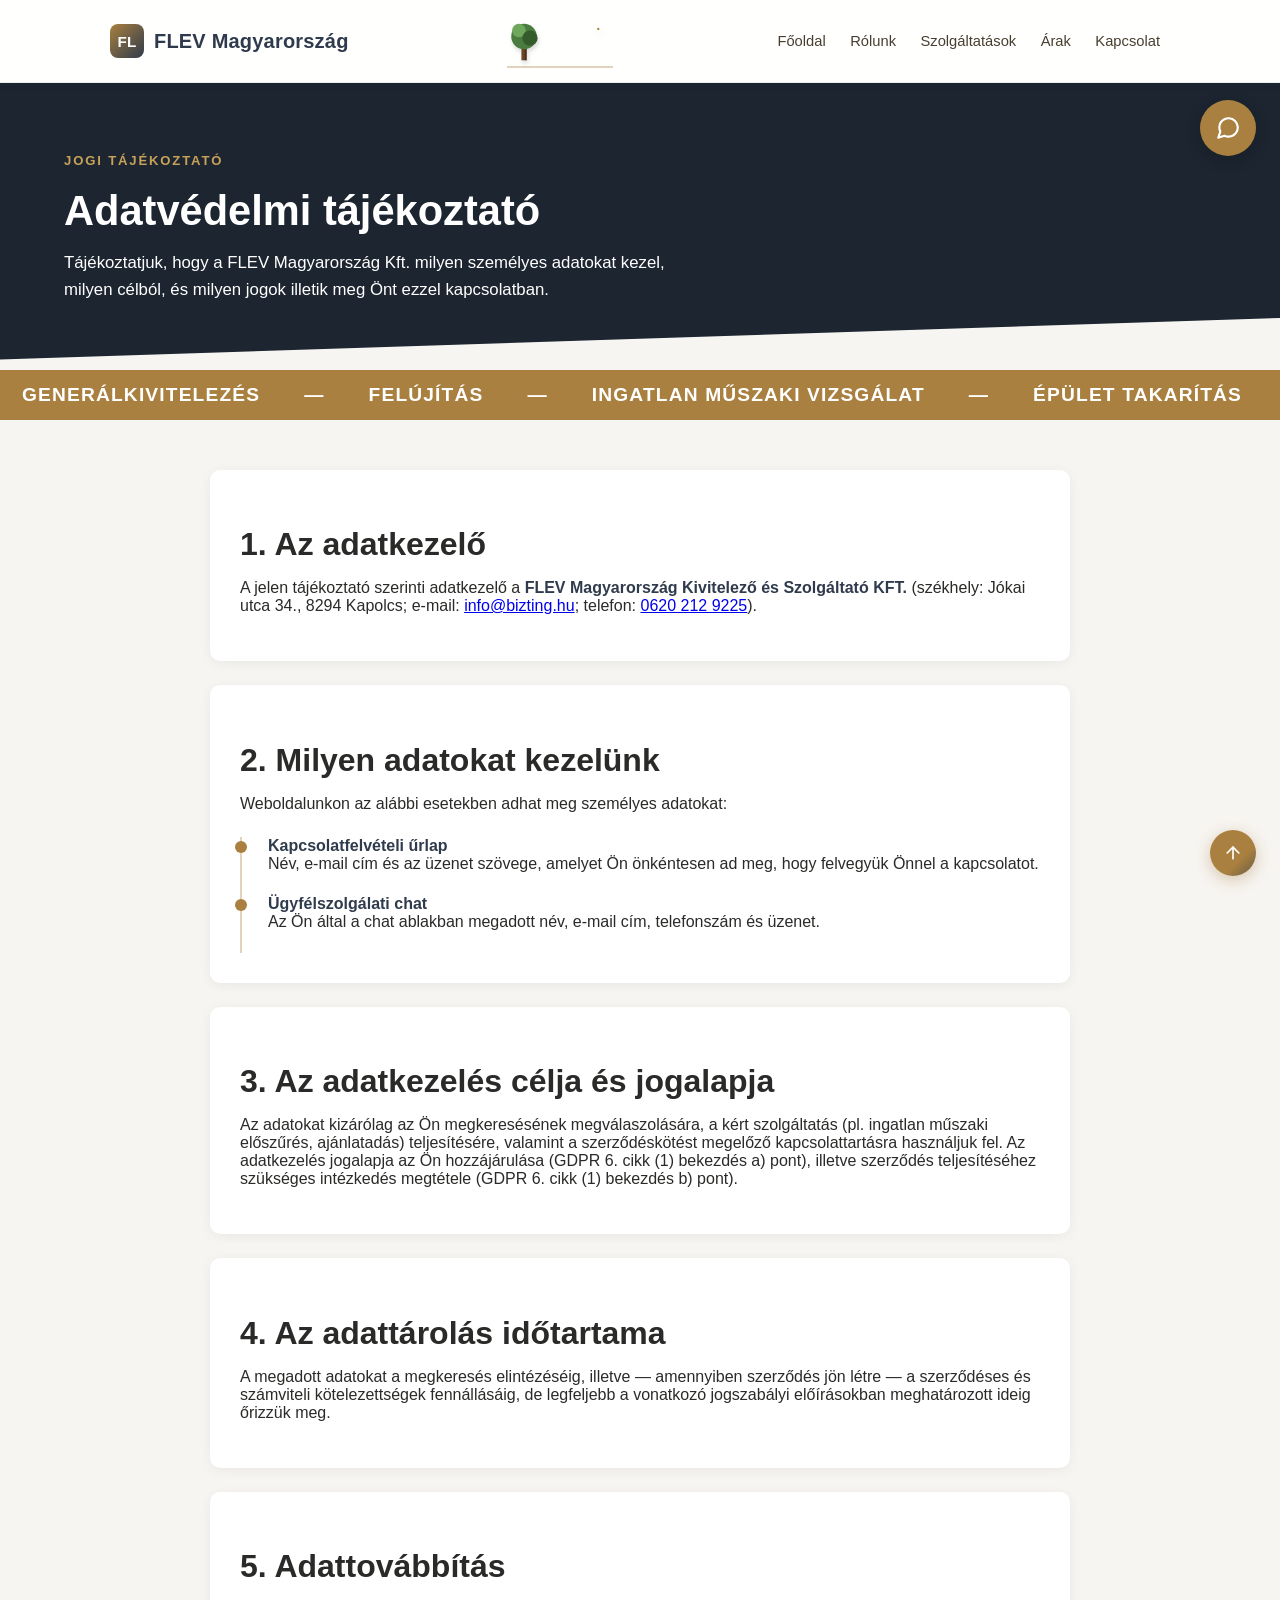
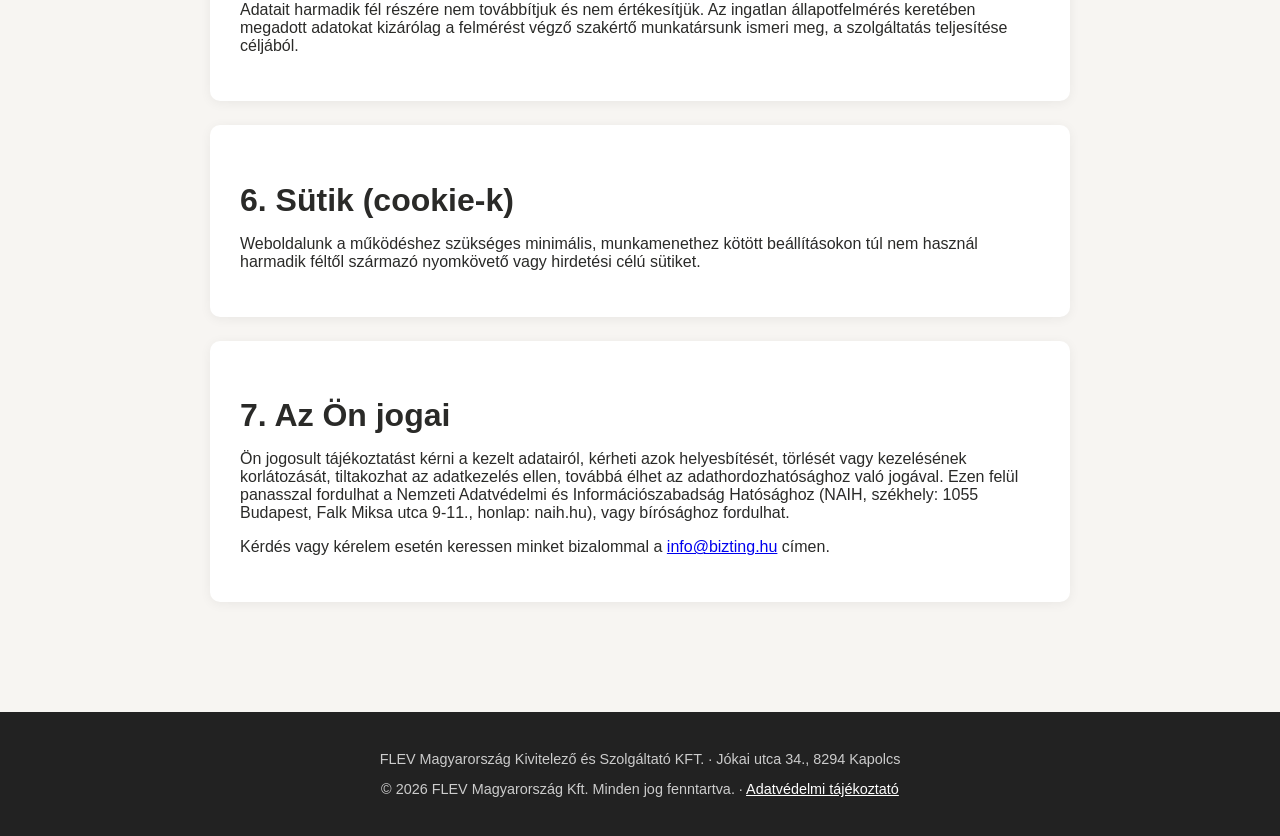
==== adatvedelem.html @ ca2f02d4 "Refactor code structure for improved readability and maintainability" ====
<!DOCTYPE html>
<html lang="hu">
<head>
    <meta charset="UTF-8">
    <meta name="viewport" content="width=device-width, initial-scale=1.0">
    <meta name="description" content="A FLEV Magyarország Kft. adatvédelmi tájékoztatója: milyen adatokat kezelünk, milyen célból, és milyen jogok illetik meg Önt az adatkezeléssel kapcsolatban.">
    <meta property="og:type" content="website">
    <meta property="og:title" content="Flev Magyarország - Adatvédelmi tájékoztató">
    <meta property="og:description" content="A FLEV Magyarország Kft. adatvédelmi tájékoztatója: milyen adatokat kezelünk, milyen célból, és milyen jogok illetik meg Önt az adatkezeléssel kapcsolatban.">
    <meta property="og:image" content="assets/images/haz1.png">
    <meta property="og:locale" content="hu_HU">
    <meta name="twitter:card" content="summary_large_image">
    <meta name="twitter:title" content="Flev Magyarország - Adatvédelmi tájékoztató">
    <meta name="twitter:description" content="A FLEV Magyarország Kft. adatvédelmi tájékoztatója: milyen adatokat kezelünk, milyen célból, és milyen jogok illetik meg Önt az adatkezeléssel kapcsolatban.">
    <meta name="twitter:image" content="assets/images/haz1.png">
    <title>Flev Magyarország - Adatvédelmi tájékoztató</title>
    <link rel="stylesheet" href="assets/css/style.css">
</head>
<body>
    <a class="skip-link" href="#main">Ugrás a tartalomra</a>
    <header class="site-header">
        <div class="site-header-inner">
            <a class="logo" href="index.html">
                <span class="logo-mark">FL</span>
                FLEV Magyarország
            </a>

            <div class="header-scene">
                <svg class="tree-static" viewBox="0 0 40 54" aria-hidden="true" focusable="false">
                    <rect x="17" y="34" width="6" height="18" fill="#6b4226"/>
                    <rect x="21" y="34" width="2" height="18" fill="#4a2c17"/>
                    <ellipse cx="20" cy="24" rx="15" ry="15" fill="#4a7c3f"/>
                    <ellipse cx="14" cy="17" rx="8" ry="8" fill="#6fa85c"/>
                    <ellipse cx="27" cy="26" rx="9" ry="9" fill="#345c2b"/>
                </svg>
                <svg class="house-multi" viewBox="0 0 74 50" aria-hidden="true" focusable="false">
                    <g class="v1">
                        <path class="h-side hs-v1" d="M44 26 L58 18 L58 40 L44 48 Z"/>
                        <path class="h-side hs-v1" d="M27 10 L41 2 L58 18 L44 26 Z"/>
                        <path class="h-line hl-v1-floor" d="M8 48 H48"/>
                        <path class="h-line hl-v1-wall-l" d="M12 48 V26"/>
                        <path class="h-line hl-v1-wall-r" d="M44 48 V26"/>
                        <path class="h-line hl-v1-door" d="M24 48 v-12 h8 v12 Z"/>
                        <path class="h-line hl-v1-window" d="M18 31 h8 v8 h-8 Z"/>
                        <path class="h-line hl-v1-roof" d="M10 26 L27 10 L44 26"/>
                        <path class="h-fill hf-v1-roof-fill" d="M10 26 L27 10 L44 26 Z"/>
                        <path class="h-fill hf-v1-window-fill" d="M18 31 h8 v8 h-8 Z"/>
                        <path class="h-fill hf-v1-door-fill" d="M24 48 v-12 h8 v12 Z"/>
                    </g>
                    <g class="v2">
                        <path class="h-side hs-v2" d="M58 14 L72 6 L72 40 L58 48 Z"/>
                        <path class="h-side hs-v2" d="M35 9 L49 1 L72 6 L58 14 Z"/>
                        <path class="h-line hl-v2-floor" d="M8 48 H62"/>
                        <path class="h-line hl-v2-wall-l" d="M12 48 V14"/>
                        <path class="h-line hl-v2-wall-r" d="M58 48 V14"/>
                        <path class="h-line hl-v2-door" d="M31 48 v-12 h8 v12 Z"/>
                        <path class="h-line hl-v2-window-ul" d="M18 19 h7 v7 h-7 Z"/>
                        <path class="h-line hl-v2-window-ur" d="M49 19 h7 v7 h-7 Z"/>
                        <path class="h-line hl-v2-window-ll" d="M18 32 h7 v7 h-7 Z"/>
                        <path class="h-line hl-v2-window-lr" d="M49 32 h7 v7 h-7 Z"/>
                        <path class="h-line hl-v2-roof" d="M10 14 L35 9 L58 14"/>
                        <path class="h-fill hf-v2-roof-fill-left" d="M10 14 L35 9 L35 14 Z"/>
                        <path class="h-fill hf-v2-roof-fill-right" d="M35 9 L58 14 L35 14 Z"/>
                        <path class="h-fill hf-v2-window-fill" d="M18 19 h7 v7 h-7 Z M49 19 h7 v7 h-7 Z M18 32 h7 v7 h-7 Z M49 32 h7 v7 h-7 Z"/>
                        <path class="h-fill hf-v2-door-fill" d="M31 48 v-12 h8 v12 Z"/>
                    </g>
                    <g class="v3">
                        <path class="h-side hs-v3" d="M46 14 L58 6 L58 38 L46 48 Z"/>
                        <path class="h-side hs-v3" d="M52 10 L64 2 L64 6 L52 14 Z"/>
                        <path class="h-line hl-v3-floor" d="M8 48 H50"/>
                        <path class="h-line hl-v3-wall-l" d="M12 48 V14"/>
                        <path class="h-line hl-v3-wall-r" d="M46 48 V14"/>
                        <path class="h-line hl-v3-door" d="M25 48 v-10 h8 v10 Z"/>
                        <path class="h-line hl-v3-window1" d="M16 18 h8 v6 h-8 Z"/>
                        <path class="h-line hl-v3-window2" d="M32 18 h8 v6 h-8 Z"/>
                        <path class="h-line hl-v3-window3" d="M16 28 h8 v6 h-8 Z"/>
                        <path class="h-line hl-v3-window4" d="M32 28 h8 v6 h-8 Z"/>
                        <path class="h-line hl-v3-roof" d="M6 14 H52"/>
                        <path class="h-fill hf-v3-roof-fill-top" d="M6 7 H52 V9 H6 Z"/>
                        <path class="h-fill hf-v3-roof-fill-front" d="M6 9 H52 V14 H6 Z"/>
                        <path class="h-fill hf-v3-window-fill" d="M16 18 h8 v6 h-8 Z M32 18 h8 v6 h-8 Z M16 28 h8 v6 h-8 Z M32 28 h8 v6 h-8 Z"/>
                        <path class="h-fill hf-v3-door-fill" d="M25 48 v-10 h8 v10 Z"/>
                    </g>
                </svg>
            </div>

            <div class="button-container">
                <nav>
                    <a class="nav-btn" href="index.html#top">Főoldal</a>
                    <a class="nav-btn" href="index.html#rolunk">Rólunk</a>
                    <a class="nav-btn" href="index.html#szolgaltatasok">Szolgáltatások</a>
                    <a class="nav-btn" href="index.html#arak">Árak</a>
                    <a class="nav-btn" href="index.html#kapcsolat">Kapcsolat</a>
                </nav>
            </div>

            <nav class="hamburger-menu">
                <button type="button" class="hamburger-icon" onclick="toggleMenu()" aria-label="Menü megnyitása" aria-expanded="false" aria-controls="menuItems">
                    <div aria-hidden="true"></div>
                    <div aria-hidden="true"></div>
                    <div aria-hidden="true"></div>
                </button>
                <div class="menu-items" id="menuItems">
                    <a href="index.html#top">Főoldal</a>
                    <a href="index.html#rolunk">Rólunk</a>
                    <a href="index.html#szolgaltatasok">Szolgáltatások</a>
                    <a href="index.html#arak">Árak</a>
                    <a href="index.html#kapcsolat">Kapcsolat</a>
                </div>
            </nav>
        </div>
    </header>

    <section class="page-hero">
        <span class="hero-kicker">Jogi tájékoztató</span>
        <h1>Adatvédelmi tájékoztató</h1>
        <p>Tájékoztatjuk, hogy a FLEV Magyarország Kft. milyen személyes adatokat kezel, milyen célból, és
            milyen jogok illetik meg Önt ezzel kapcsolatban.</p>
    </section>
    <div class="marquee" aria-hidden="true">
        <div class="marquee-track">
           <span>Generálkivitelezés</span><span>—</span><span>Felújítás</span><span>—</span><span>Ingatlan műszaki vizsgálat</span><span>—</span><span>Épület takarítás</span><span>—</span>
            <span>Generálkivitelezés</span><span>—</span><span>Felújítás</span><span>—</span><span>Ingatlan műszaki vizsgálat</span><span>—</span><span>Épület takarítás</span><span>—</span>
        </div>
    </div>

    <main class="container" id="main">
        <div class="card reveal">
            <h2 class="page-title">1. Az adatkezelő</h2>
            <p>A jelen tájékoztató szerinti adatkezelő a <strong>FLEV Magyarország Kivitelező és Szolgáltató
                KFT.</strong> (székhely: Jókai utca 34., 8294 Kapolcs; e-mail:
                <a href="mailto:info@bizting.hu">info@bizting.hu</a>; telefon:
                <a href="tel:06202129225">0620 212 9225</a>).</p>
        </div>

        <div class="card reveal" style="margin-top: 24px;">
            <h2 class="page-title">2. Milyen adatokat kezelünk</h2>
            <p>Weboldalunkon az alábbi esetekben adhat meg személyes adatokat:</p>
            <ul class="timeline">
                <li>
                    <strong>Kapcsolatfelvételi űrlap</strong>
                    Név, e-mail cím és az üzenet szövege, amelyet Ön önkéntesen ad meg, hogy felvegyük
                    Önnel a kapcsolatot.
                </li>
                <li>
                    <strong>Ügyfélszolgálati chat</strong>
                    Az Ön által a chat ablakban megadott név, e-mail cím, telefonszám és üzenet.
                </li>
            </ul>
        </div>

        <div class="card reveal" style="margin-top: 24px;">
            <h2 class="page-title">3. Az adatkezelés célja és jogalapja</h2>
            <p>Az adatokat kizárólag az Ön megkeresésének megválaszolására, a kért szolgáltatás (pl.
                ingatlan műszaki előszűrés, ajánlatadás) teljesítésére, valamint a szerződéskötést megelőző
                kapcsolattartásra használjuk fel. Az adatkezelés jogalapja az Ön hozzájárulása
                (GDPR 6. cikk (1) bekezdés a) pont), illetve szerződés teljesítéséhez szükséges intézkedés
                megtétele (GDPR 6. cikk (1) bekezdés b) pont).</p>
        </div>

        <div class="card reveal" style="margin-top: 24px;">
            <h2 class="page-title">4. Az adattárolás időtartama</h2>
            <p>A megadott adatokat a megkeresés elintézéséig, illetve — amennyiben szerződés jön létre —
                a szerződéses és számviteli kötelezettségek fennállásáig, de legfeljebb a vonatkozó jogszabályi
                előírásokban meghatározott ideig őrizzük meg.</p>
        </div>

        <div class="card reveal" style="margin-top: 24px;">
            <h2 class="page-title">5. Adattovábbítás</h2>
            <p>Adatait harmadik fél részére nem továbbítjuk és nem értékesítjük. Az ingatlan állapotfelmérés
                keretében megadott adatokat kizárólag a felmérést végző szakértő munkatársunk ismeri meg,
                a szolgáltatás teljesítése céljából.</p>
        </div>

        <div class="card reveal" style="margin-top: 24px;">
            <h2 class="page-title">6. Sütik (cookie-k)</h2>
            <p>Weboldalunk a működéshez szükséges minimális, munkamenethez kötött beállításokon túl nem
                használ harmadik féltől származó nyomkövető vagy hirdetési célú sütiket.</p>
        </div>

        <div class="card reveal" style="margin-top: 24px;">
            <h2 class="page-title">7. Az Ön jogai</h2>
            <p>Ön jogosult tájékoztatást kérni a kezelt adatairól, kérheti azok helyesbítését, törlését
                vagy kezelésének korlátozását, tiltakozhat az adatkezelés ellen, továbbá élhet az
                adathordozhatósághoz való jogával. Ezen felül panasszal fordulhat a Nemzeti Adatvédelmi és
                Információszabadság Hatósághoz (NAIH, székhely: 1055 Budapest, Falk Miksa utca 9-11.,
                honlap: naih.hu), vagy bírósághoz fordulhat.</p>
            <p>Kérdés vagy kérelem esetén keressen minket bizalommal a
                <a href="mailto:info@bizting.hu">info@bizting.hu</a> címen.</p>
        </div>
    </main>

    <nav class="back-to-top">
        <a href="#top" aria-label="Vissza a tetejére">
            <svg viewBox="0 0 24 24" fill="none" stroke="currentColor" stroke-width="2" stroke-linecap="round" stroke-linejoin="round" aria-hidden="true" focusable="false"><path d="M12 19V5"/><path d="M5 12l7-7 7 7"/></svg>
        </a>
    </nav>
    <footer class="site-footer">
        <p>FLEV Magyarország Kivitelező és Szolgáltató KFT. &middot; Jókai utca 34., 8294 Kapolcs</p>
        <p>&copy; 2026 FLEV Magyarország Kft. Minden jog fenntartva. &middot; <a href="adatvedelem.html">Adatvédelmi tájékoztató</a></p>
    </footer>

    <div class="chatbot" id="chatbot">
        <div class="chatbot-window">
            <div class="chatbot-header">
                <span>Ügyfélszolgálat</span>
                <button class="chatbot-close" onclick="toggleChat()" aria-label="Bezárás">&times;</button>
            </div>
            <div class="chatbot-messages" id="chatbotMessages"></div>
            <div class="chatbot-input-row">
                <input type="text" id="chatbotInput" placeholder="Írjon üzenetet...">
                <button id="chatbotSend" aria-label="Küldés">
                    <svg viewBox="0 0 24 24" fill="none" stroke="currentColor" stroke-width="2" stroke-linecap="round" stroke-linejoin="round" aria-hidden="true" focusable="false"><path d="M22 2L11 13"/><path d="M22 2l-7 20-4-9-9-4 20-7z"/></svg>
                </button>
            </div>
        </div>
        <button class="chatbot-toggle" onclick="toggleChat()" aria-label="Chat megnyitása">
            <svg viewBox="0 0 24 24" fill="none" stroke="currentColor" stroke-width="2" stroke-linecap="round" stroke-linejoin="round" aria-hidden="true" focusable="false"><path d="M21 11.5a8.38 8.38 0 0 1-.9 3.8 8.5 8.5 0 0 1-7.6 4.7 8.38 8.38 0 0 1-3.8-.9L3 21l1.9-5.7a8.38 8.38 0 0 1-.9-3.8 8.5 8.5 0 0 1 4.7-7.6 8.38 8.38 0 0 1 3.8-.9h.5a8.48 8.48 0 0 1 8 8v.5z"/></svg>
        </button>
    </div>

    <script src="assets/js/app.js"></script>
</body>
</html>
---- assets/css/style.css ----
:root {
    --primary-color: #2f3b4c;
    --primary-dark: #1c2530;
    --secondary-color: #756f68;
    --success-color: #28a745;
    --danger-color: #dc3545;
    --warning-color: #ffc107;
    --info-color: #15927d;
    --bg-color: #f7f5f2;
    --header: #a9803f;
    --text-color: #2a2a28;
}

h1, h2, h3, .logo, .hero-kicker, .editorial-num {
    font-family: 'Space Grotesk', Arial, sans-serif;
}

* {
    box-sizing: border-box;
}

html {
    scroll-behavior: smooth;
}

#rolunk, #szolgaltatasok, #arak, #kapcsolat {
    scroll-margin-top: 100px;
}

body {
    font-family: Arial, sans-serif;
    background-color: var(--bg-color);
    color: var(--text-color);
    margin: 0;
    padding: 0;
}

img {
    max-width: 100%;
    display: block;
}

/* Accessibility */

.skip-link {
    position: absolute;
    left: -9999px;
    top: 0;
    background: var(--primary-color);
    color: #fff;
    padding: 12px 20px;
    z-index: 1000;
    border-radius: 0 0 8px 0;
    text-decoration: none;
}

.skip-link:focus {
    left: 0;
}

/* Header / navigation */

.site-header {
    background-color: rgba(255, 255, 255, 0.92);
    backdrop-filter: blur(8px);
    border-bottom: 1px solid rgba(0, 0, 0, 0.06);
    box-shadow: 0 2px 10px rgba(0, 0, 0, 0.04);
    position: sticky;
    top: 0;
    z-index: 100;
}

.site-header-inner {
    max-width: 1100px;
    margin: 0 auto;
    display: flex;
    align-items: center;
    justify-content: space-between;
    padding: 14px 20px;
}

.logo {
    display: flex;
    align-items: center;
    gap: 10px;
    font-size: 1.25rem;
    font-weight: bold;
    letter-spacing: 0.2px;
    color: var(--primary-color);
    text-decoration: none;
}

.header-scene {
    display: flex;
    align-items: flex-end;
    gap: 4px;
    margin-left: 4px;
    border-bottom: 2px solid rgba(169, 128, 63, 0.35);
    padding-bottom: 2px;
}

.house-multi {
    width: 68px;
    height: 50px;
    flex-shrink: 0;
    filter: drop-shadow(2px 4px 3px rgba(0, 0, 0, 0.18));
}

.tree-static {
    width: 34px;
    height: 50px;
    flex-shrink: 0;
    filter: drop-shadow(1px 3px 2px rgba(0, 0, 0, 0.15));
}

.house-multi .h-line {
    fill: none;
    stroke-width: 2.5;
    stroke-linecap: round;
    stroke-linejoin: round;
}

.house-multi .h-fill {
    stroke-width: 1.5;
    stroke-linejoin: round;
    fill: transparent;
    opacity: 0;
}

.house-multi .h-side {
    stroke-width: 1.5;
    stroke-linejoin: round;
    opacity: 0;
}

/* ===== Generated house animation (T=50.1s) ===== */

.hl-v1-floor { stroke-dasharray: 40; stroke-dashoffset: 40; stroke: var(--header); animation: kf-hl-v1-floor 50.1s linear infinite; }
@keyframes kf-hl-v1-floor {
  0%, 0.00% { stroke-dashoffset: 40; stroke: var(--header); }
  1.80% { stroke-dashoffset: 0; stroke: var(--header); }
  10.78% { stroke-dashoffset: 0; stroke: #8a5a34; }
  27.74% { stroke-dashoffset: 0; stroke: #8a5a34; }
  29.74% { stroke-dashoffset: 40; stroke: var(--header); }
  100% { stroke-dashoffset: 40; stroke: var(--header); }
}

.hl-v1-wall-l { stroke-dasharray: 22; stroke-dashoffset: 22; stroke: var(--header); animation: kf-hl-v1-wall-l 50.1s linear infinite; }
@keyframes kf-hl-v1-wall-l {
  0%, 1.80% { stroke-dashoffset: 22; stroke: var(--header); }
  3.59% { stroke-dashoffset: 0; stroke: var(--header); }
  10.78% { stroke-dashoffset: 0; stroke: #8a5a34; }
  27.74% { stroke-dashoffset: 0; stroke: #8a5a34; }
  29.74% { stroke-dashoffset: 22; stroke: var(--header); }
  100% { stroke-dashoffset: 22; stroke: var(--header); }
}

.hl-v1-wall-r { stroke-dasharray: 22; stroke-dashoffset: 22; stroke: var(--header); animation: kf-hl-v1-wall-r 50.1s linear infinite; }
@keyframes kf-hl-v1-wall-r {
  0%, 3.59% { stroke-dashoffset: 22; stroke: var(--header); }
  5.39% { stroke-dashoffset: 0; stroke: var(--header); }
  10.78% { stroke-dashoffset: 0; stroke: #8a5a34; }
  27.74% { stroke-dashoffset: 0; stroke: #8a5a34; }
  29.74% { stroke-dashoffset: 22; stroke: var(--header); }
  100% { stroke-dashoffset: 22; stroke: var(--header); }
}

.hl-v1-door { stroke-dasharray: 40; stroke-dashoffset: 40; stroke: var(--header); animation: kf-hl-v1-door 50.1s linear infinite; }
@keyframes kf-hl-v1-door {
  0%, 5.39% { stroke-dashoffset: 40; stroke: var(--header); }
  7.19% { stroke-dashoffset: 0; stroke: var(--header); }
  10.78% { stroke-dashoffset: 0; stroke: #8a5a34; }
  27.74% { stroke-dashoffset: 0; stroke: #8a5a34; }
  29.74% { stroke-dashoffset: 40; stroke: var(--header); }
  100% { stroke-dashoffset: 40; stroke: var(--header); }
}

.hl-v1-window { stroke-dasharray: 32; stroke-dashoffset: 32; stroke: var(--header); animation: kf-hl-v1-window 50.1s linear infinite; }
@keyframes kf-hl-v1-window {
  0%, 7.19% { stroke-dashoffset: 32; stroke: var(--header); }
  8.98% { stroke-dashoffset: 0; stroke: var(--header); }
  10.78% { stroke-dashoffset: 0; stroke: #8a5a34; }
  27.74% { stroke-dashoffset: 0; stroke: #8a5a34; }
  29.74% { stroke-dashoffset: 32; stroke: var(--header); }
  100% { stroke-dashoffset: 32; stroke: var(--header); }
}

.hl-v1-roof { stroke-dasharray: 46.7; stroke-dashoffset: 46.7; stroke: var(--header); animation: kf-hl-v1-roof 50.1s linear infinite; }
@keyframes kf-hl-v1-roof {
  0%, 8.98% { stroke-dashoffset: 46.7; stroke: var(--header); }
  10.78% { stroke-dashoffset: 0; stroke: var(--header); }
  10.78% { stroke-dashoffset: 0; stroke: #8a5a34; }
  27.74% { stroke-dashoffset: 0; stroke: #8a5a34; }
  29.74% { stroke-dashoffset: 46.7; stroke: var(--header); }
  100% { stroke-dashoffset: 46.7; stroke: var(--header); }
}

.hf-v1-roof-fill { animation: kf-hf-v1-roof-fill 50.1s linear infinite; }
@keyframes kf-hf-v1-roof-fill {
  0%, 10.78% { opacity: 0; fill: transparent; stroke: var(--header); }
  12.77% { opacity: 1; fill: #b5482e; stroke: #8a341f; }
  27.74% { opacity: 1; fill: #b5482e; stroke: #8a341f; }
  29.74% { opacity: 0; fill: transparent; stroke: var(--header); }
  100% { opacity: 0; fill: transparent; stroke: var(--header); }
}

.hf-v1-window-fill { animation: kf-hf-v1-window-fill 50.1s linear infinite; }
@keyframes kf-hf-v1-window-fill {
  0%, 10.78% { opacity: 0; fill: transparent; stroke: var(--header); }
  12.77% { opacity: 1; fill: #7ec8e3; stroke: #2f6f8f; }
  27.74% { opacity: 1; fill: #7ec8e3; stroke: #2f6f8f; }
  29.74% { opacity: 0; fill: transparent; stroke: var(--header); }
  100% { opacity: 0; fill: transparent; stroke: var(--header); }
}

.hf-v1-door-fill { animation: kf-hf-v1-door-fill 50.1s linear infinite; }
@keyframes kf-hf-v1-door-fill {
  0%, 10.78% { opacity: 0; fill: transparent; stroke: var(--header); }
  12.77% { opacity: 1; fill: #6b4226; stroke: #45291a; }
  27.74% { opacity: 1; fill: #6b4226; stroke: #45291a; }
  29.74% { opacity: 0; fill: transparent; stroke: var(--header); }
  100% { opacity: 0; fill: transparent; stroke: var(--header); }
}

.hs-v1 { animation: kf-hs-v1 50.1s linear infinite; stroke-width: 1.5; stroke-linejoin: round; }
@keyframes kf-hs-v1 {
  0%, 8.98% { opacity: 0; fill: var(--primary-dark); fill-opacity: 0.5; stroke: var(--header); }
  10.78% { opacity: 1; fill: var(--primary-dark); fill-opacity: 0.5; stroke: var(--header); }
  12.77% { opacity: 1; fill: #d9b98a; fill-opacity: 1; stroke: #8a5a34; }
  27.74% { opacity: 1; fill: #d9b98a; fill-opacity: 1; stroke: #8a5a34; }
  29.74% { opacity: 0; fill: var(--primary-dark); fill-opacity: 0.5; stroke: var(--header); }
  100% { opacity: 0; fill: var(--primary-dark); fill-opacity: 0.5; stroke: var(--header); }
}

.hl-v2-floor { stroke-dasharray: 54; stroke-dashoffset: 54; stroke: var(--header); animation: kf-hl-v2-floor 50.1s linear infinite; }
@keyframes kf-hl-v2-floor {
  0%, 29.74% { stroke-dashoffset: 54; stroke: var(--header); }
  31.54% { stroke-dashoffset: 0; stroke: var(--header); }
  45.91% { stroke-dashoffset: 0; stroke: #4a4a4a; }
  62.87% { stroke-dashoffset: 0; stroke: #4a4a4a; }
  64.87% { stroke-dashoffset: 54; stroke: var(--header); }
  100% { stroke-dashoffset: 54; stroke: var(--header); }
}

.hl-v2-wall-l { stroke-dasharray: 34; stroke-dashoffset: 34; stroke: var(--header); animation: kf-hl-v2-wall-l 50.1s linear infinite; }
@keyframes kf-hl-v2-wall-l {
  0%, 31.54% { stroke-dashoffset: 34; stroke: var(--header); }
  33.33% { stroke-dashoffset: 0; stroke: var(--header); }
  45.91% { stroke-dashoffset: 0; stroke: #4a4a4a; }
  62.87% { stroke-dashoffset: 0; stroke: #4a4a4a; }
  64.87% { stroke-dashoffset: 34; stroke: var(--header); }
  100% { stroke-dashoffset: 34; stroke: var(--header); }
}

.hl-v2-wall-r { stroke-dasharray: 34; stroke-dashoffset: 34; stroke: var(--header); animation: kf-hl-v2-wall-r 50.1s linear infinite; }
@keyframes kf-hl-v2-wall-r {
  0%, 33.33% { stroke-dashoffset: 34; stroke: var(--header); }
  35.13% { stroke-dashoffset: 0; stroke: var(--header); }
  45.91% { stroke-dashoffset: 0; stroke: #4a4a4a; }
  62.87% { stroke-dashoffset: 0; stroke: #4a4a4a; }
  64.87% { stroke-dashoffset: 34; stroke: var(--header); }
  100% { stroke-dashoffset: 34; stroke: var(--header); }
}

.hl-v2-door { stroke-dasharray: 40; stroke-dashoffset: 40; stroke: var(--header); animation: kf-hl-v2-door 50.1s linear infinite; }
@keyframes kf-hl-v2-door {
  0%, 35.13% { stroke-dashoffset: 40; stroke: var(--header); }
  36.93% { stroke-dashoffset: 0; stroke: var(--header); }
  45.91% { stroke-dashoffset: 0; stroke: #4a4a4a; }
  62.87% { stroke-dashoffset: 0; stroke: #4a4a4a; }
  64.87% { stroke-dashoffset: 40; stroke: var(--header); }
  100% { stroke-dashoffset: 40; stroke: var(--header); }
}

.hl-v2-window-ul { stroke-dasharray: 28; stroke-dashoffset: 28; stroke: var(--header); animation: kf-hl-v2-window-ul 50.1s linear infinite; }
@keyframes kf-hl-v2-window-ul {
  0%, 36.93% { stroke-dashoffset: 28; stroke: var(--header); }
  38.72% { stroke-dashoffset: 0; stroke: var(--header); }
  45.91% { stroke-dashoffset: 0; stroke: #4a4a4a; }
  62.87% { stroke-dashoffset: 0; stroke: #4a4a4a; }
  64.87% { stroke-dashoffset: 28; stroke: var(--header); }
  100% { stroke-dashoffset: 28; stroke: var(--header); }
}

.hl-v2-window-ur { stroke-dasharray: 28; stroke-dashoffset: 28; stroke: var(--header); animation: kf-hl-v2-window-ur 50.1s linear infinite; }
@keyframes kf-hl-v2-window-ur {
  0%, 38.72% { stroke-dashoffset: 28; stroke: var(--header); }
  40.52% { stroke-dashoffset: 0; stroke: var(--header); }
  45.91% { stroke-dashoffset: 0; stroke: #4a4a4a; }
  62.87% { stroke-dashoffset: 0; stroke: #4a4a4a; }
  64.87% { stroke-dashoffset: 28; stroke: var(--header); }
  100% { stroke-dashoffset: 28; stroke: var(--header); }
}

.hl-v2-window-ll { stroke-dasharray: 28; stroke-dashoffset: 28; stroke: var(--header); animation: kf-hl-v2-window-ll 50.1s linear infinite; }
@keyframes kf-hl-v2-window-ll {
  0%, 40.52% { stroke-dashoffset: 28; stroke: var(--header); }
  42.32% { stroke-dashoffset: 0; stroke: var(--header); }
  45.91% { stroke-dashoffset: 0; stroke: #4a4a4a; }
  62.87% { stroke-dashoffset: 0; stroke: #4a4a4a; }
  64.87% { stroke-dashoffset: 28; stroke: var(--header); }
  100% { stroke-dashoffset: 28; stroke: var(--header); }
}

.hl-v2-window-lr { stroke-dasharray: 28; stroke-dashoffset: 28; stroke: var(--header); animation: kf-hl-v2-window-lr 50.1s linear infinite; }
@keyframes kf-hl-v2-window-lr {
  0%, 42.32% { stroke-dashoffset: 28; stroke: var(--header); }
  44.11% { stroke-dashoffset: 0; stroke: var(--header); }
  45.91% { stroke-dashoffset: 0; stroke: #4a4a4a; }
  62.87% { stroke-dashoffset: 0; stroke: #4a4a4a; }
  64.87% { stroke-dashoffset: 28; stroke: var(--header); }
  100% { stroke-dashoffset: 28; stroke: var(--header); }
}

.hl-v2-roof { stroke-dasharray: 49.03; stroke-dashoffset: 49.03; stroke: var(--header); animation: kf-hl-v2-roof 50.1s linear infinite; }
@keyframes kf-hl-v2-roof {
  0%, 44.11% { stroke-dashoffset: 49.03; stroke: var(--header); }
  45.91% { stroke-dashoffset: 0; stroke: var(--header); }
  45.91% { stroke-dashoffset: 0; stroke: #4a4a4a; }
  62.87% { stroke-dashoffset: 0; stroke: #4a4a4a; }
  64.87% { stroke-dashoffset: 49.03; stroke: var(--header); }
  100% { stroke-dashoffset: 49.03; stroke: var(--header); }
}

.hf-v2-roof-fill-left { animation: kf-hf-v2-roof-fill-left 50.1s linear infinite; }
@keyframes kf-hf-v2-roof-fill-left {
  0%, 45.91% { opacity: 0; fill: transparent; stroke: var(--header); }
  47.90% { opacity: 1; fill: #7a3a2e; stroke: #6b2f22; }
  62.87% { opacity: 1; fill: #7a3a2e; stroke: #6b2f22; }
  64.87% { opacity: 0; fill: transparent; stroke: var(--header); }
  100% { opacity: 0; fill: transparent; stroke: var(--header); }
}

.hf-v2-roof-fill-right { animation: kf-hf-v2-roof-fill-right 50.1s linear infinite; }
@keyframes kf-hf-v2-roof-fill-right {
  0%, 45.91% { opacity: 0; fill: transparent; stroke: var(--header); }
  47.90% { opacity: 1; fill: #b5584a; stroke: #6b2f22; }
  62.87% { opacity: 1; fill: #b5584a; stroke: #6b2f22; }
  64.87% { opacity: 0; fill: transparent; stroke: var(--header); }
  100% { opacity: 0; fill: transparent; stroke: var(--header); }
}

.hf-v2-window-fill { animation: kf-hf-v2-window-fill 50.1s linear infinite; }
@keyframes kf-hf-v2-window-fill {
  0%, 45.91% { opacity: 0; fill: transparent; stroke: var(--header); }
  47.90% { opacity: 1; fill: #7ec8e3; stroke: #2f6f8f; }
  62.87% { opacity: 1; fill: #7ec8e3; stroke: #2f6f8f; }
  64.87% { opacity: 0; fill: transparent; stroke: var(--header); }
  100% { opacity: 0; fill: transparent; stroke: var(--header); }
}

.hf-v2-door-fill { animation: kf-hf-v2-door-fill 50.1s linear infinite; }
@keyframes kf-hf-v2-door-fill {
  0%, 45.91% { opacity: 0; fill: transparent; stroke: var(--header); }
  47.90% { opacity: 1; fill: #5a4a42; stroke: #3a2f2a; }
  62.87% { opacity: 1; fill: #5a4a42; stroke: #3a2f2a; }
  64.87% { opacity: 0; fill: transparent; stroke: var(--header); }
  100% { opacity: 0; fill: transparent; stroke: var(--header); }
}

.hs-v2 { animation: kf-hs-v2 50.1s linear infinite; stroke-width: 1.5; stroke-linejoin: round; }
@keyframes kf-hs-v2 {
  0%, 44.11% { opacity: 0; fill: var(--primary-dark); fill-opacity: 0.5; stroke: var(--header); }
  45.91% { opacity: 1; fill: var(--primary-dark); fill-opacity: 0.5; stroke: var(--header); }
  47.90% { opacity: 1; fill: #8a8a8a; fill-opacity: 1; stroke: #4a4a4a; }
  62.87% { opacity: 1; fill: #8a8a8a; fill-opacity: 1; stroke: #4a4a4a; }
  64.87% { opacity: 0; fill: var(--primary-dark); fill-opacity: 0.5; stroke: var(--header); }
  100% { opacity: 0; fill: var(--primary-dark); fill-opacity: 0.5; stroke: var(--header); }
}

.hl-v3-floor { stroke-dasharray: 42; stroke-dashoffset: 42; stroke: var(--header); animation: kf-hl-v3-floor 50.1s linear infinite; }
@keyframes kf-hl-v3-floor {
  0%, 64.87% { stroke-dashoffset: 42; stroke: var(--header); }
  66.67% { stroke-dashoffset: 0; stroke: var(--header); }
  81.04% { stroke-dashoffset: 0; stroke: #55402f; }
  98.00% { stroke-dashoffset: 0; stroke: #55402f; }
  100.00% { stroke-dashoffset: 42; stroke: var(--header); }
  100% { stroke-dashoffset: 42; stroke: var(--header); }
}

.hl-v3-wall-l { stroke-dasharray: 34; stroke-dashoffset: 34; stroke: var(--header); animation: kf-hl-v3-wall-l 50.1s linear infinite; }
@keyframes kf-hl-v3-wall-l {
  0%, 66.67% { stroke-dashoffset: 34; stroke: var(--header); }
  68.46% { stroke-dashoffset: 0; stroke: var(--header); }
  81.04% { stroke-dashoffset: 0; stroke: #55402f; }
  98.00% { stroke-dashoffset: 0; stroke: #55402f; }
  100.00% { stroke-dashoffset: 34; stroke: var(--header); }
  100% { stroke-dashoffset: 34; stroke: var(--header); }
}

.hl-v3-wall-r { stroke-dasharray: 34; stroke-dashoffset: 34; stroke: var(--header); animation: kf-hl-v3-wall-r 50.1s linear infinite; }
@keyframes kf-hl-v3-wall-r {
  0%, 68.46% { stroke-dashoffset: 34; stroke: var(--header); }
  70.26% { stroke-dashoffset: 0; stroke: var(--header); }
  81.04% { stroke-dashoffset: 0; stroke: #55402f; }
  98.00% { stroke-dashoffset: 0; stroke: #55402f; }
  100.00% { stroke-dashoffset: 34; stroke: var(--header); }
  100% { stroke-dashoffset: 34; stroke: var(--header); }
}

.hl-v3-door { stroke-dasharray: 36; stroke-dashoffset: 36; stroke: var(--header); animation: kf-hl-v3-door 50.1s linear infinite; }
@keyframes kf-hl-v3-door {
  0%, 70.26% { stroke-dashoffset: 36; stroke: var(--header); }
  72.06% { stroke-dashoffset: 0; stroke: var(--header); }
  81.04% { stroke-dashoffset: 0; stroke: #55402f; }
  98.00% { stroke-dashoffset: 0; stroke: #55402f; }
  100.00% { stroke-dashoffset: 36; stroke: var(--header); }
  100% { stroke-dashoffset: 36; stroke: var(--header); }
}

.hl-v3-window1 { stroke-dasharray: 28; stroke-dashoffset: 28; stroke: var(--header); animation: kf-hl-v3-window1 50.1s linear infinite; }
@keyframes kf-hl-v3-window1 {
  0%, 72.06% { stroke-dashoffset: 28; stroke: var(--header); }
  73.85% { stroke-dashoffset: 0; stroke: var(--header); }
  81.04% { stroke-dashoffset: 0; stroke: #55402f; }
  98.00% { stroke-dashoffset: 0; stroke: #55402f; }
  100.00% { stroke-dashoffset: 28; stroke: var(--header); }
  100% { stroke-dashoffset: 28; stroke: var(--header); }
}

.hl-v3-window2 { stroke-dasharray: 28; stroke-dashoffset: 28; stroke: var(--header); animation: kf-hl-v3-window2 50.1s linear infinite; }
@keyframes kf-hl-v3-window2 {
  0%, 73.85% { stroke-dashoffset: 28; stroke: var(--header); }
  75.65% { stroke-dashoffset: 0; stroke: var(--header); }
  81.04% { stroke-dashoffset: 0; stroke: #55402f; }
  98.00% { stroke-dashoffset: 0; stroke: #55402f; }
  100.00% { stroke-dashoffset: 28; stroke: var(--header); }
  100% { stroke-dashoffset: 28; stroke: var(--header); }
}

.hl-v3-window3 { stroke-dasharray: 28; stroke-dashoffset: 28; stroke: var(--header); animation: kf-hl-v3-window3 50.1s linear infinite; }
@keyframes kf-hl-v3-window3 {
  0%, 75.65% { stroke-dashoffset: 28; stroke: var(--header); }
  77.45% { stroke-dashoffset: 0; stroke: var(--header); }
  81.04% { stroke-dashoffset: 0; stroke: #55402f; }
  98.00% { stroke-dashoffset: 0; stroke: #55402f; }
  100.00% { stroke-dashoffset: 28; stroke: var(--header); }
  100% { stroke-dashoffset: 28; stroke: var(--header); }
}

.hl-v3-window4 { stroke-dasharray: 28; stroke-dashoffset: 28; stroke: var(--header); animation: kf-hl-v3-window4 50.1s linear infinite; }
@keyframes kf-hl-v3-window4 {
  0%, 77.45% { stroke-dashoffset: 28; stroke: var(--header); }
  79.24% { stroke-dashoffset: 0; stroke: var(--header); }
  81.04% { stroke-dashoffset: 0; stroke: #55402f; }
  98.00% { stroke-dashoffset: 0; stroke: #55402f; }
  100.00% { stroke-dashoffset: 28; stroke: var(--header); }
  100% { stroke-dashoffset: 28; stroke: var(--header); }
}

.hl-v3-roof { stroke-dasharray: 46; stroke-dashoffset: 46; stroke: var(--header); animation: kf-hl-v3-roof 50.1s linear infinite; }
@keyframes kf-hl-v3-roof {
  0%, 79.24% { stroke-dashoffset: 46; stroke: var(--header); }
  81.04% { stroke-dashoffset: 0; stroke: var(--header); }
  81.04% { stroke-dashoffset: 0; stroke: #55402f; }
  98.00% { stroke-dashoffset: 0; stroke: #55402f; }
  100.00% { stroke-dashoffset: 46; stroke: var(--header); }
  100% { stroke-dashoffset: 46; stroke: var(--header); }
}

.hf-v3-roof-fill-top { animation: kf-hf-v3-roof-fill-top 50.1s linear infinite; }
@keyframes kf-hf-v3-roof-fill-top {
  0%, 81.04% { opacity: 0; fill: transparent; stroke: var(--header); }
  83.03% { opacity: 1; fill: #6b6b6b; stroke: #232323; }
  98.00% { opacity: 1; fill: #6b6b6b; stroke: #232323; }
  100.00% { opacity: 0; fill: transparent; stroke: var(--header); }
  100% { opacity: 0; fill: transparent; stroke: var(--header); }
}

.hf-v3-roof-fill-front { animation: kf-hf-v3-roof-fill-front 50.1s linear infinite; }
@keyframes kf-hf-v3-roof-fill-front {
  0%, 81.04% { opacity: 0; fill: transparent; stroke: var(--header); }
  83.03% { opacity: 1; fill: #262626; stroke: #232323; }
  98.00% { opacity: 1; fill: #262626; stroke: #232323; }
  100.00% { opacity: 0; fill: transparent; stroke: var(--header); }
  100% { opacity: 0; fill: transparent; stroke: var(--header); }
}

.hf-v3-window-fill { animation: kf-hf-v3-window-fill 50.1s linear infinite; }
@keyframes kf-hf-v3-window-fill {
  0%, 81.04% { opacity: 0; fill: transparent; stroke: var(--header); }
  83.03% { opacity: 1; fill: #7ec8e3; stroke: #2f6f8f; }
  98.00% { opacity: 1; fill: #7ec8e3; stroke: #2f6f8f; }
  100.00% { opacity: 0; fill: transparent; stroke: var(--header); }
  100% { opacity: 0; fill: transparent; stroke: var(--header); }
}

.hf-v3-door-fill { animation: kf-hf-v3-door-fill 50.1s linear infinite; }
@keyframes kf-hf-v3-door-fill {
  0%, 81.04% { opacity: 0; fill: transparent; stroke: var(--header); }
  83.03% { opacity: 1; fill: #2a2a2a; stroke: #151515; }
  98.00% { opacity: 1; fill: #2a2a2a; stroke: #151515; }
  100.00% { opacity: 0; fill: transparent; stroke: var(--header); }
  100% { opacity: 0; fill: transparent; stroke: var(--header); }
}

.hs-v3 { animation: kf-hs-v3 50.1s linear infinite; stroke-width: 1.5; stroke-linejoin: round; }
@keyframes kf-hs-v3 {
  0%, 79.24% { opacity: 0; fill: var(--primary-dark); fill-opacity: 0.5; stroke: var(--header); }
  81.04% { opacity: 1; fill: var(--primary-dark); fill-opacity: 0.5; stroke: var(--header); }
  83.03% { opacity: 1; fill: #6b7a8a; fill-opacity: 1; stroke: #45505c; }
  98.00% { opacity: 1; fill: #6b7a8a; fill-opacity: 1; stroke: #45505c; }
  100.00% { opacity: 0; fill: var(--primary-dark); fill-opacity: 0.5; stroke: var(--header); }
  100% { opacity: 0; fill: var(--primary-dark); fill-opacity: 0.5; stroke: var(--header); }
}


.logo-mark {
    width: 34px;
    height: 34px;
    border-radius: 8px;
    background: linear-gradient(135deg, var(--header), var(--primary-color));
    color: #fff;
    display: flex;
    align-items: center;
    justify-content: center;
    font-size: 0.95rem;
    font-weight: 800;
}

.button-container {
    display: flex;
    justify-content: center;
    flex-wrap: wrap;
    gap: 2px;
}

.nav-btn {
    background-color: transparent;
    color: rgba(65, 55, 39, 0.966);
    padding: 8px 10px;
    text-decoration: none;
    border-radius: 5px;
    font-weight: 500;
    font-size: 0.92rem;
    white-space: nowrap;
    transition: background-color 0.3s ease, color 0.3s ease;
}

.dropdown {
    position: relative;
    display: inline-flex;
    align-items: center;
}

.nav-btn:hover {
    background-color: rgba(169, 128, 63, 0.12);
    color: var(--header);
}

.nav-btn.active {
    color: var(--header);
    font-weight: 700;
    font-size: large;
    text-decoration: underline;

}

.lang-toggle {
    border: 1px solid rgba(169, 128, 63, 0.4);
    font-weight: 700;
    margin-left: 6px;
}

.menu-items a.active {
    color: var(--header);
    font-weight: 700;
    background-color: rgba(169, 128, 63, 0.08);
}

.dropdown-toggle::after {
    content: '▾';
    margin-left: 4px;
    font-size: 0.8em;
}

.dropdown-menu {
    display: none;
    flex-direction: column;
    gap: 2px;
    position: absolute;
    top: 100%;
    left: 0;
    min-width: 190px;
    background-color: #fff;
    border-radius: 8px;
    box-shadow: 0 4px 16px rgba(0, 0, 0, 0.15);
    z-index: 50;
    padding: 6px;
}

.dropdown:hover .dropdown-menu,
.dropdown:focus-within .dropdown-menu {
    display: flex;
}

.dropdown-menu .nav-btn {
    width: 100%;
}

.hamburger-menu {
    display: none;
    position: relative;
}

.hamburger-icon {
    display: flex;
    flex-direction: column;
    justify-content: space-between;
    width: 28px;
    height: 20px;
    cursor: pointer;
    border: none;
    background: none;
    padding: 0;
}

.hamburger-icon:focus-visible {
    outline: 2px solid var(--header);
    outline-offset: 4px;
}

.hamburger-icon div {
    width: 100%;
    height: 3px;
    background-color: var(--text-color);
    border-radius: 2px;
    transition: transform 0.3s ease, opacity 0.3s ease;
}

.hamburger-icon.active div:nth-child(1) {
    transform: translateY(8.5px) rotate(45deg);
}

.hamburger-icon.active div:nth-child(2) {
    opacity: 0;
}

.hamburger-icon.active div:nth-child(3) {
    transform: translateY(-8.5px) rotate(-45deg);
}

.menu-items {
    display: none;
    flex-direction: column;
    position: absolute;
    top: 130%;
    right: 0;
    min-width: 180px;
    background-color: #fff;
    border-radius: 8px;
    box-shadow: 0 4px 16px rgba(0, 0, 0, 0.15);
    overflow: hidden;
    z-index: 10;
}

.menu-items.open {
    display: flex;
}

.menu-items a {
    padding: 12px 20px;
    text-decoration: none;
    color: var(--text-color);
}

.menu-items a:hover {
    background-color: rgba(169, 128, 63, 0.12);
    color: var(--header);
}

@media (max-width: 980px) {
    .button-container {
        display: none;
    }

    .hamburger-menu {
        display: block;
    }
}

.contact-layout {
      display: flex;
      flex-wrap: wrap;
      gap: 40px;
      align-items: flex-start;
    }

    .contact-left {
      flex: 1 1 45%;
    }

    .contact-right {
      flex: 1 1 45%;
    }

    .contact-form {
      background: var(--primary-dark);
      color: #fff;
      border-radius: 12px;
      border-top: 4px solid var(--header);
      box-shadow: 0 10px 30px rgba(0,0,0,0.25);
      padding: 32px;
      display: flex;
      flex-direction: column;
      gap: 12px;
    }

    .contact-form h2 {
      margin-top: 0;
      margin-bottom: 6px;
      color: #fff;
    }

    .contact-form label {
      font-size: 0.8rem;
      font-weight: 700;
      text-transform: uppercase;
      letter-spacing: 0.05em;
      color: var(--header);
    }

    .contact-form input,
    .contact-form textarea {
      width: 100%;
      padding: 12px 14px;
      border: 1px solid rgba(255,255,255,0.2);
      border-radius: 6px;
      font-size: 1rem;
      background: rgba(255,255,255,0.08);
      color: #fff;
      font-family: inherit;
    }

    .contact-form input::placeholder,
    .contact-form textarea::placeholder {
      color: rgba(255,255,255,0.5);
    }

    .contact-form input:focus,
    .contact-form textarea:focus {
      outline: none;
      border-color: var(--header);
      background: rgba(255,255,255,0.12);
    }

    .contact-form button {
      background-color: var(--header);
      color: #fff;
      border: none;
      padding: 12px 20px;
      border-radius: 6px;
      cursor: pointer;
      font-weight: 700;
      transition: transform 0.2s ease, box-shadow 0.2s ease, background-color 0.2s ease;
    }

    .contact-form button:hover {
      background-color: #c99a52;
      transform: translateY(-2px);
      box-shadow: 0 6px 16px rgba(0,0,0,0.25);
    }

    @media (max-width: 768px) {
      .contact-layout {
        flex-direction: column;
      }
    }
/* Hero */

.hero {
    background: url('../images/haz1.png') no-repeat center center;
    background-size: cover;
    color: #fff;
    text-align: center;
    padding: 90px 20px;
}

.hero h1 {
    margin: 0 0 12px;
    font-size: 2.6rem;
    text-shadow: 0 2px 10px rgba(0, 0, 0, 0.65), 0 1px 2px rgba(0, 0, 0, 0.8);
}

.hero p {
    margin: 0 0 28px;
    font-size: 1.15rem;
    opacity: 0.92;
    text-shadow: 0 2px 8px rgba(0, 0, 0, 0.65), 0 1px 2px rgba(0, 0, 0, 0.8);
}

.hero .btn {
    display: inline-block;
    background-color: #fff;
    color: var(--primary-color);
    padding: 12px 28px;
    border-radius: 6px;
    text-decoration: none;
    font-weight: bold;
    transition: transform 0.2s ease, box-shadow 0.2s ease;
}

.hero .btn:hover {
    transform: translateY(-2px);
    box-shadow: 0 6px 16px rgba(0, 0, 0, 0.2);
}

/* Simple page hero (no image) */

.page-hero {
    background: var(--primary-dark);
    color: #fff;
    padding: 70px 5vw 56px;
    clip-path: polygon(0 0, 100% 0, 100% 85%, 0 100%);
    margin-bottom: 10px;
}

.page-hero.has-bg {
    background-size: cover;
    background-position: center;
    background-repeat: no-repeat;
}

.page-hero h1 {
    font-size: 2.6rem;
    margin: 0 0 16px;
    line-height: 1.1;
}

.page-hero p {
    font-size: 1.05rem;
    opacity: 0.85;
    max-width: 620px;
    margin: 0;
    line-height: 1.6;
}

.page-hero .hero-kicker,
.page-hero h1,
.page-hero p {
    opacity: 0;
    animation: hero-fade-up 0.7s ease forwards;
}

.page-hero .hero-kicker { animation-delay: 0.05s; }
.page-hero h1 { animation-delay: 0.15s; }
.page-hero p { animation-delay: 0.3s; }

@keyframes hero-fade-up {
    from { opacity: 0; transform: translateY(16px); }
    to { opacity: 1; transform: translateY(0); }
}

@media (max-width: 700px) {
    .page-hero {
        padding: 50px 24px 40px;
        clip-path: none;
    }

    .page-hero h1 {
        font-size: 2rem;
    }
}

/* Split hero */

.hero-split {
    position: relative;
    display: grid;
    grid-template-columns: 1.1fr 1fr;
    height: 400px;
    overflow: hidden;
}

.hero-split-text {
    position: relative;
    z-index: 1;
    grid-column: 1;
    background: var(--primary-dark);
    color: #fff;
    display: flex;
    flex-direction: column;
    justify-content: center;
    padding: 36px 5vw 36px 48px;
    clip-path: polygon(0 0, 100% 0, 90% 100%, 0 100%);
}

.hero-kicker {
    display: block;
    text-transform: uppercase;
    letter-spacing: 0.14em;
    font-size: 0.82rem;
    color: #c9a25a;
    font-weight: 700;
    margin-bottom: 20px;
}

.hero-split-text h1 {
    font-size: 2.7rem;
    line-height: 1.08;
    margin: 0 0 8px;
    font-weight: 700;
}

.hero-split-text h2 {
    font-size: 1.1rem;
    color: var(--header);
    margin: 0 0 14px;
    font-weight: 700;
}

.hero-word {
    display: inline-block;
    opacity: 0;
    transform: translateY(30px);
    animation: word-in 0.7s ease forwards;
}

.hero-word.accent {
    color: var(--header);
}

.hero-word:nth-child(1) { animation-delay: 0.15s; }
.hero-word:nth-child(2) { animation-delay: 0.5s; }

@keyframes word-in {
    to { opacity: 1; transform: translateY(0); }
}

.hero-split-text p {
    font-size: 1.05rem;
    opacity: 0.85;
    max-width: 420px;
    margin-bottom: 32px;
    line-height: 1.6;
}

.hero-split-text .btn-primary {
    align-self: flex-start;
}

.hero-split-image {
    position: absolute;
    top: 0;
    bottom: 0;
    right: 0;
    width: 54%;
    z-index: 0;
    overflow: hidden;
}

.hero-split-image img {
    width: 100%;
    height: 100%;
    object-fit: cover;
    object-position: top center;
    display: block;
}

@media (max-width: 900px) {
    .hero-split {
        grid-template-columns: 1fr;
        height: auto;
    }

    .hero-split-text {
        grid-column: auto;
        clip-path: none;
        padding: 50px 24px;
    }

    .hero-split-text h1 {
        font-size: 2.3rem;
    }

    .hero-split-image {
        position: static;
        width: 100%;
        height: 260px;
    }
}

/* Marquee */

.marquee {
    background: var(--header);
    color: #fff;
    overflow: hidden;
    white-space: nowrap;
    padding: 14px 0;
}

.marquee-track {
    display: inline-flex;
    width: max-content;
    animation: marquee-scroll 26s linear infinite;
}

.marquee-track span {
    padding: 0 22px;
    font-weight: 700;
    text-transform: uppercase;
    letter-spacing: 0.06em;
    font-size: 1.2rem;
}

@keyframes marquee-scroll {
    from { transform: translateX(0); }
    to { transform: translateX(-50%); }
}

.marquee:hover .marquee-track {
    animation-play-state: paused;
}

/* Stats counter */

.stats-section {
    background: var(--primary-dark);
    padding: 50px 20px;
}

.stats-grid {
    max-width: 1000px;
    margin: 0 auto;
    display: grid;
    grid-template-columns: repeat(auto-fit, minmax(180px, 1fr));
    gap: 30px;
    text-align: center;
}

.stat-number {
    display: block;
    font-family: 'Space Grotesk', Arial, sans-serif;
    font-size: 3rem;
    font-weight: 700;
    color: var(--header);
    line-height: 1;
}

.stat-label {
    display: block;
    margin-top: 10px;
    color: rgba(255, 255, 255, 0.75);
    font-size: 0.95rem;
    letter-spacing: 0.02em;
}

@media (max-width: 640px) {
    .stat-number {
        font-size: 2.4rem;
    }
}

/* Editorial numbered list */

.editorial-list {
    margin-top: 10px;
}

.editorial-item {
    display: flex;
    align-items: flex-start;
    gap: 28px;
    padding: 28px 4px;
    border-bottom: 1px solid rgba(0, 0, 0, 0.08);
    transition: padding-left 0.3s ease, border-color 0.3s ease;
}

.editorial-item:hover {
    padding-left: 14px;
    border-bottom-color: var(--header);
}

.editorial-num {
    font-size: 2.4rem;
    font-weight: 700;
    color: var(--header);
    opacity: 0.35;
    min-width: 64px;
    flex-shrink: 0;
}

.editorial-item h3 {
    margin: 0 0 6px;
    font-size: 1.25rem;
}

.editorial-item p {
    margin: 0;
    color: var(--secondary-color);
    line-height: 1.5;
}

/* Gallery */

.gallery-grid {
    display: grid;
    grid-template-columns: repeat(3, 1fr);
    gap: 14px;
    margin-top: 28px;
    perspective: 1200px;
}

.gallery-grid a {
    display: block;
    overflow: hidden;
    border-radius: 8px;
    box-shadow: 0 6px 16px rgba(0, 0, 0, 0.12);
    transform: perspective(1200px) rotateX(0) rotateY(0) translateZ(0);
    transition: opacity 0.7s ease, transform 0.4s ease, box-shadow 0.4s ease;
}

.gallery-grid a:hover {
    transform: perspective(1200px) rotateX(4deg) rotateY(-6deg) translateY(-4px) translateZ(10px);
    box-shadow: 0 18px 30px rgba(0, 0, 0, 0.25);
    z-index: 1;
}

.gallery-grid img {
    width: 100%;
    height: 220px;
    object-fit: cover;
    display: block;
    transition: transform 0.4s ease;
}

.gallery-grid a:hover img {
    transform: scale(1.08);
}

.gallery-grid a.reveal:nth-child(1) { transition-delay: 0s, 0s, 0s; }
.gallery-grid a.reveal:nth-child(2) { transition-delay: 0.1s, 0s, 0s; }
.gallery-grid a.reveal:nth-child(3) { transition-delay: 0.2s, 0s, 0s; }
.gallery-grid a.reveal:nth-child(4) { transition-delay: 0.3s, 0s, 0s; }
.gallery-grid a.reveal:nth-child(5) { transition-delay: 0.4s, 0s, 0s; }
.gallery-grid a.reveal:nth-child(6) { transition-delay: 0.5s, 0s, 0s; }

@media (max-width: 700px) {
    .gallery-grid a:hover {
        transform: perspective(1200px) rotateX(2deg) rotateY(-3deg) translateY(-2px);
    }
}

@media (max-width: 700px) {
    .gallery-grid {
        grid-template-columns: 1fr 1fr;
    }

    .gallery-grid img {
        height: 150px;
    }
}

/* Lightbox */

.lightbox {
    display: none;
    position: fixed;
    inset: 0;
    z-index: 200;
    background: rgba(28, 37, 48, 0.9);
    align-items: center;
    justify-content: center;
    padding: 40px;
}

.lightbox.open {
    display: flex;
}

.lightbox-inner {
    position: relative;
    display: inline-flex;
    max-width: 100%;
    max-height: 100%;
}

.lightbox img {
    display: block;
    max-width: 100%;
    max-height: calc(100vh - 80px);
    border-radius: 8px;
    box-shadow: 0 20px 50px rgba(0, 0, 0, 0.4);
}

.lightbox-close {
    position: absolute;
    top: -16px;
    right: -16px;
    width: 36px;
    height: 36px;
    border: none;
    border-radius: 50%;
    background: #fff;
    color: var(--primary-dark);
    font-size: 1.5rem;
    line-height: 1;
    cursor: pointer;
    display: flex;
    align-items: center;
    justify-content: center;
    box-shadow: 0 4px 12px rgba(0, 0, 0, 0.3);
    transition: background-color 0.2s ease, transform 0.2s ease;
}

.lightbox-close:hover {
    background: var(--header);
    color: #fff;
    transform: scale(1.08);
}

@media (max-width: 480px) {
    .lightbox {
        padding: 16px;
    }

    .lightbox-close {
        top: -14px;
        right: -14px;
        width: 32px;
        height: 32px;
    }
}

/* Featured image */

.featured-image {
    max-width: 1100px;
    margin: -60px auto 40px;
    padding: 0 20px;
    position: relative;
    z-index: 1;
    overflow: hidden;
    border-radius: 14px;
}

.featured-image img {
    width: 100%;
    display: block;
    border-radius: 14px;
    box-shadow: 0 16px 40px rgba(0, 0, 0, 0.28);
    transition: transform 0.5s ease;
}

.featured-image:hover img {
    transform: scale(1.03);
}

/* Highlight banner */

.promo-grid {
    display: grid;
    grid-template-columns: 1fr;
    gap: 20px;
    margin-top: 20px;
}

.highlight-banner {
    display: flex;
    align-items: center;
    gap: 22px;
    flex-wrap: wrap;
    background: linear-gradient(135deg, var(--header), #c99a52);
    color: #fff;
    border-radius: 12px;
    padding: 28px 32px;
    margin-top: 0;
    box-shadow: 0 10px 30px rgba(169, 128, 63, 0.3);
}

.highlight-banner .icon-circle {
    background-color: rgba(255, 255, 255, 0.2);
    color: #fff;
    flex-shrink: 0;
    margin-bottom: 0;
    perspective: 400px;
    animation: banner-bounce 2.2s ease-in-out infinite;
}

@keyframes banner-bounce {
    0%, 100% { transform: translateY(0) rotateY(0deg); }
    50% { transform: translateY(-6px) rotateY(180deg); }
}

.highlight-banner-text {
    flex: 1;
    min-width: 220px;
}

.highlight-banner-text h3 {
    margin: 0 0 6px;
    font-size: 1.2rem;
}

.highlight-banner-text p {
    margin: 0;
    opacity: 0.92;
}

.highlight-banner .btn-primary {
    flex-shrink: 0;
}

/* Layout */

.container {
    max-width: 900px;
    margin: 0 auto;
    padding: 50px 20px;
}

.page-title {
    font-size: 2rem;
    margin-bottom: 10px;
    color: var(--text-color);
}

.lead {
    color: var(--secondary-color);
    font-size: 1.05rem;
    margin-bottom: 30px;
}

.lead-line {
    font-size: 1.3rem;
    font-weight: 700;
    color: var(--primary-color);
    line-height: 1.35;
    margin-bottom: 16px;
}

.lead-line strong {
    color: var(--header);
}

.card p strong {
    color: var(--primary-color);
}

.card {
    background-color: #fff;
    border-radius: 10px;
    padding: 30px;
    box-shadow: 0 2px 12px rgba(0, 0, 0, 0.06);
}

.card + .card {
    margin-top: 24px;
}

.card:hover {
    box-shadow: 0 6px 20px rgba(0, 0, 0, 0.09);
}

.card,
.service-card,
.feature-card {
    transition: transform 0.25s ease, box-shadow 0.25s ease;
}

/* Scroll reveal */

.reveal {
    opacity: 0;
    transform: translateY(18px);
    transition: opacity 0.7s ease, transform 0.7s ease;
}

.reveal.visible {
    opacity: 1;
    transform: none;
}

/* Icons */

.icon-circle {
    width: 52px;
    height: 52px;
    border-radius: 50%;
    background-color: rgba(169, 128, 63, 0.12);
    color: var(--header);
    display: flex;
    align-items: center;
    justify-content: center;
    margin-bottom: 16px;
}

.icon-circle svg {
    width: 26px;
    height: 26px;
}

/* Feature grid (why us) */

.feature-grid {
    display: grid;
    grid-template-columns: repeat(auto-fit, minmax(210px, 1fr));
    gap: 20px;
    margin-top: 28px;
}

.feature-card {
    background-color: #fff;
    border-radius: 10px;
    padding: 26px;
    box-shadow: 0 2px 12px rgba(0, 0, 0, 0.06);
}

.feature-card,
.service-card {
    transform-style: preserve-3d;
}

.feature-card:hover,
.service-card:hover {
    transform: perspective(800px) translateY(-5px) rotateX(4deg) rotateY(-4deg);
    box-shadow: 0 14px 28px rgba(0, 0, 0, 0.14);
}

.feature-card h3 {
    margin: 0 0 8px;
    font-size: 1.05rem;
}

.feature-card p {
    margin: 0;
    color: var(--secondary-color);
    font-size: 0.95rem;
    line-height: 1.5;
}

/* Testimonials */

.testimonial-grid {
    display: grid;
    grid-template-columns: repeat(auto-fit, minmax(260px, 1fr));
    gap: 20px;
    margin-top: 28px;
}

.testimonial-card {
    display: flex;
    flex-direction: column;
    background-color: #fff;
    border-radius: 10px;
    padding: 28px;
    box-shadow: 0 2px 12px rgba(0, 0, 0, 0.06);
    border-top: 4px solid var(--header);
    transform-style: preserve-3d;
    transition: transform 0.25s ease, box-shadow 0.25s ease;
}

.testimonial-card:hover {
    transform: perspective(800px) translateY(-5px) rotateX(4deg) rotateY(-4deg);
    box-shadow: 0 14px 28px rgba(0, 0, 0, 0.14);
}

.testimonial-stars {
    color: var(--header);
    font-size: 1.1rem;
    letter-spacing: 3px;
    margin-bottom: 14px;
}

.testimonial-text {
    font-style: italic;
    color: var(--text-color);
    margin: 0 0 18px;
    line-height: 1.6;
}

.testimonial-author {
    margin: 0;
    margin-top: auto;
    padding-top: 14px;
    font-weight: 700;
    color: var(--primary-color);
}

.testimonial-author span {
    display: block;
    font-weight: 400;
    color: var(--secondary-color);
    font-size: 0.85rem;
    margin-top: 2px;
}

.testimonial-card.reveal {
    transition: opacity 0.5s ease, transform 0.25s ease, box-shadow 0.25s ease;
}

.testimonial-grid .testimonial-card.reveal:nth-child(1) { transition-delay: 0s, 0s, 0s; }
.testimonial-grid .testimonial-card.reveal:nth-child(2) { transition-delay: 0.12s, 0s, 0s; }
.testimonial-grid .testimonial-card.reveal:nth-child(3) { transition-delay: 0.24s, 0s, 0s; }

/* Timeline */

.timeline {
    list-style: none;
    margin: 24px 0 0;
    padding: 0;
    border-left: 2px solid rgba(169, 128, 63, 0.35);
}

.timeline li {
    position: relative;
    padding: 0 0 22px 26px;
}

.timeline li::before {
    content: '';
    position: absolute;
    left: -7px;
    top: 4px;
    width: 12px;
    height: 12px;
    border-radius: 50%;
    background-color: var(--header);
}

.timeline strong {
    display: block;
    color: var(--primary-color);
}

.timeline li.reveal-left {
    transform: translateX(-110px);
}

.timeline li.reveal-right {
    transform: translateX(110px);
}

.timeline li.reveal-left.visible,
.timeline li.reveal-right.visible {
    transform: none;
}

.timeline li.reveal {
    transition: opacity 1s ease, transform 1s cubic-bezier(0.16, 1, 0.3, 1);
}

.timeline li.reveal:nth-child(1) { transition-delay: 0s; }
.timeline li.reveal:nth-child(2) { transition-delay: 0.4s; }
.timeline li.reveal:nth-child(3) { transition-delay: 0.8s; }
.timeline li.reveal:nth-child(4) { transition-delay: 1.2s; }
.timeline li.reveal:nth-child(5) { transition-delay: 1.6s; }

/* About page */

.about-section {
    display: flex;
    align-items: center;
    gap: 30px;
    flex-wrap: wrap;
}

.about-item {
    flex: 1;
    min-width: 220px;
}

.about-title {
    color: var(--header);
    margin: 4px 0 12px;
}

.about-text {
    line-height: 1.6;
}

.about-image {
    max-width: 220px;
    border-radius: 10px;
    box-shadow: 0 4px 14px rgba(0, 0, 0, 0.15);
}

/* Services */

.services-grid {
    display: grid;
    grid-template-columns: repeat(auto-fit, minmax(220px, 1fr));
    gap: 20px;
    margin-top: 24px;
}

.service-card {
    display: flex;
    flex-direction: column;
    background-color: #fff;
    border-radius: 10px;
    padding: 24px;
    box-shadow: 0 2px 12px rgba(0, 0, 0, 0.06);
    border-top: 4px solid var(--header);
}

.service-card.reveal {
    transition: opacity 0.5s ease, transform 0.4s ease, box-shadow 0.25s ease;
}

.services-grid .service-card.reveal:nth-child(1) { transition-delay: 0s, 0s, 0s; }
.services-grid .service-card.reveal:nth-child(2) { transition-delay: 0.1s, 0s, 0s; }
.services-grid .service-card.reveal:nth-child(3) { transition-delay: 0.2s, 0s, 0s; }
.services-grid .service-card.reveal:nth-child(4) { transition-delay: 0.3s, 0s, 0s; }
.services-grid .service-card.reveal:nth-child(5) { transition-delay: 0.4s, 0s, 0s; }
.services-grid .service-card.reveal:nth-child(6) { transition-delay: 0.5s, 0s, 0s; }

.service-card h3 {
    margin-top: 0;
    color: var(--text-color);
}

.tip-icon {
    animation: tip-glow 2.6s ease-in-out infinite;
}

@keyframes tip-glow {
    0%, 100% { background-color: rgba(169, 128, 63, 0.12); transform: scale(1); }
    50% { background-color: rgba(169, 128, 63, 0.28); transform: scale(1.06); }
}

/* Contact */

.contact-left .card {
    border-top: 4px solid var(--header);
}

.contact-row {
    display: flex;
    gap: 16px;
    align-items: flex-start;
    padding: 14px 10px;
    margin: 0 -10px;
    border-radius: 8px;
    border-bottom: 1px solid rgba(0, 0, 0, 0.06);
    transition: background-color 0.2s ease;
}

.contact-row:first-child {
    padding-top: 0;
}

.contact-row:last-child {
    margin-bottom: 0;
    border-bottom: none;
    padding-bottom: 0;
}

.contact-row:hover {
    background-color: rgba(169, 128, 63, 0.06);
}

.contact-row .icon-circle {
    flex-shrink: 0;
    margin-bottom: 0;
    transition: transform 0.25s ease;
}

.contact-row:hover .icon-circle {
    transform: scale(1.08);
}

.contact-label {
    display: block;
    font-weight: bold;
    color: var(--secondary-color);
    font-size: 0.85rem;
    text-transform: uppercase;
    letter-spacing: 0.04em;
    margin-bottom: 2px;
}

/* CTA */

.cta-card {
    background: linear-gradient(135deg, var(--header), var(--primary-color), var(--primary-dark), var(--header));
    background-size: 300% 300%;
    animation: cta-gradient 8s ease infinite;
    color: #fff;
    border-radius: 10px;
    padding: 40px;
    text-align: center;
}

@keyframes cta-gradient {
    0% { background-position: 0% 50%; }
    50% { background-position: 100% 50%; }
    100% { background-position: 0% 50%; }
}

@keyframes cta-pulse {
    0%, 100% { box-shadow: 0 0 0 0 rgba(255, 255, 255, 0.5); }
    50% { box-shadow: 0 0 0 12px rgba(255, 255, 255, 0); }
}

.cta-card h2 {
    margin-top: 0;
}

.cta-card p {
    opacity: 0.9;
    margin-bottom: 24px;
}

.btn-primary {
    display: inline-block;
    background-color: #fff;
    color: var(--primary-color);
    padding: 12px 28px;
    border-radius: 6px;
    text-decoration: none;
    font-weight: bold;
    transition: transform 0.2s ease, box-shadow 0.2s ease;
    animation: cta-pulse 2.2s ease infinite;
}

.btn-primary:hover {
    transform: translateY(-2px);
    box-shadow: 0 6px 16px rgba(0, 0, 0, 0.2);
}

/* Pricing */

.price-tag {
    display: block;
    font-size: 1.4rem;
    font-weight: 800;
    color: var(--header);
    margin: 12px 0 4px;
    margin-top: auto;
    padding-top: 12px;
}

.price-note {
    color: var(--secondary-color);
    font-size: 0.85rem;
}

/* FAQ accordion */

.faq-item {
    background-color: #fff;
    border-radius: 10px;
    box-shadow: 0 2px 12px rgba(0, 0, 0, 0.06);
    padding: 6px 24px;
}

.faq-item + .faq-item {
    margin-top: 14px;
}

.faq-item summary {
    cursor: pointer;
    padding: 16px 0;
    font-weight: bold;
    list-style: none;
    display: flex;
    justify-content: space-between;
    align-items: center;
    gap: 12px;
}

.faq-item summary::-webkit-details-marker {
    display: none;
}

.faq-item summary::after {
    content: '+';
    font-size: 1.3rem;
    color: var(--header);
    flex-shrink: 0;
    transition: transform 0.25s ease;
}

.faq-item[open] summary::after {
    transform: rotate(45deg);
}

.faq-item p {
    margin: 0 0 18px;
    color: var(--secondary-color);
    line-height: 1.6;
}

/* Tips / articles */

.tip-card p {
    color: var(--secondary-color);
    line-height: 1.5;
}

/* Back to top */

.back-to-top {
    position: fixed;
    bottom: 24px;
    right: 24px;
    z-index: 90;
}

.back-to-top a {
    display: flex;
    align-items: center;
    justify-content: center;
    width: 46px;
    height: 46px;
    border-radius: 50%;
    background: linear-gradient(135deg, var(--header) 65%, var(--primary-color) 130%);
    color: #fff;
    box-shadow: 0 4px 16px rgba(169, 128, 63, 0.4);
    transition: transform 0.2s ease, box-shadow 0.2s ease;
}

.back-to-top a:hover {
    transform: translateY(-3px);
    box-shadow: 0 8px 22px rgba(169, 128, 63, 0.5);
}

.back-to-top svg {
    width: 20px;
    height: 20px;
}

/* Chatbot widget */

.chatbot {
    position: fixed;
    top: 100px;
    right: 24px;
    z-index: 95;
    display: flex;
    flex-direction: column-reverse;
    align-items: flex-end;
}

.chatbot-toggle {
    width: 56px;
    height: 56px;
    border: none;
    border-radius: 50%;
    background: linear-gradient(135deg, var(--header) 86%, var(--primary-color) 130%);
    color: #fff;
    display: flex;
    align-items: center;
    justify-content: center;
    cursor: pointer;
    box-shadow: 0 4px 16px rgba(0, 0, 0, 0.2);
    transition: transform 0.2s ease;
}

.chatbot-toggle:hover {
    transform: translateY(-3px);
}

.chatbot-toggle svg {
    width: 26px;
    height: 26px;
}

.chatbot-window {
    display: none;
    flex-direction: column;
    width: 320px;
    max-width: calc(100vw - 48px);
    height: 420px;
    max-height: calc(100vh - 160px);
    background-color: #eaf1fa;
    border: 2px solid #3d6fa5;
    border-radius: 14px;
    box-shadow: 0 10px 34px rgba(61, 111, 165, 0.35);
    overflow: hidden;
    margin-top: 14px;
}

.chatbot.open .chatbot-window {
    display: flex;
}

.chatbot-header {
    background: linear-gradient(135deg, var(--header) 65%, var(--primary-color) 130%);
    color: #fff;
    padding: 14px 18px;
    font-weight: bold;
    display: flex;
    align-items: center;
    justify-content: space-between;
}

.chatbot-close {
    background: none;
    border: none;
    color: #fff;
    font-size: 1.3rem;
    line-height: 1;
    cursor: pointer;
}

.chatbot-messages {
    flex: 1;
    padding: 16px;
    overflow-y: auto;
    display: flex;
    flex-direction: column;
    gap: 10px;
}

.chat-message {
    max-width: 80%;
    padding: 10px 14px;
    border-radius: 14px;
    font-size: 0.9rem;
    line-height: 1.4;
}

.chat-bot {
    align-self: flex-start;
    background-color: #d7e6f5;
    color: var(--text-color);
    border-bottom-left-radius: 4px;
}

.chat-user {
    align-self: flex-end;
    background-color: var(--header);
    color: #fff;
    border-bottom-right-radius: 4px;
}

.chatbot-input-row {
    display: flex;
    border-top: 1px solid rgba(0, 0, 0, 0.08);
    padding: 10px;
    gap: 8px;
}

.chatbot-input-row input {
    flex: 1;
    border: 1px solid rgba(0, 0, 0, 0.12);
    border-radius: 20px;
    padding: 10px 14px;
    font-size: 0.9rem;
    font-family: inherit;
    outline: none;
}

.chatbot-input-row input:focus {
    border-color: var(--header);
}

.chatbot-input-row button {
    width: 40px;
    height: 40px;
    border: 2px solid #3d6fa5;
    border-radius: 50%;
    background-color: #fff;
    color: #3d6fa5;
    display: flex;
    align-items: center;
    justify-content: center;
    cursor: pointer;
    flex-shrink: 0;
    transition: background-color 0.2s ease, color 0.2s ease;
}

.chatbot-input-row button:hover {
    background-color: #3d6fa5;
    color: #fff;
}

.chatbot-input-row button svg {
    width: 18px;
    height: 18px;
}

@media (max-width: 480px) {
    .chatbot {
        right: 16px;
        top: 80px;
    }

    .back-to-top {
        right: 16px;
        bottom: 16px;
    }
}

/* Footer */

.site-footer {
    background-color: #222;
    color: #ccc;
    text-align: center;
    padding: 24px 20px;
    margin-top: 60px;
    font-size: 0.9rem;
}

.site-footer a {
    color: #fff;
}

/* Survey wizard form */

#surveyForm {
    border-top: 4px solid var(--header);
}

#surveyForm label {
    display: flex;
    flex-direction: column;
    gap: 6px;
    font-size: 0.92rem;
    font-weight: 700;
    color: var(--primary-color);
    margin-bottom: 18px;
}

#surveyForm input[type="text"],
#surveyForm input[type="tel"],
#surveyForm input[type="email"],
#surveyForm input[type="number"],
#surveyForm select,
#surveyForm textarea {
    font-family: Arial, sans-serif;
    font-size: 1rem;
    font-weight: 400;
    color: var(--text-color);
    background-color: #fff;
    border: 1px solid rgba(0, 0, 0, 0.15);
    border-radius: 6px;
    padding: 10px 12px;
}

#surveyForm select {
    appearance: none;
    -webkit-appearance: none;
    -moz-appearance: none;
    background-image: url("data:image/svg+xml,%3Csvg xmlns='http://www.w3.org/2000/svg' viewBox='0 0 24 24' fill='none' stroke='%23a9803f' stroke-width='2' stroke-linecap='round' stroke-linejoin='round'%3E%3Cpath d='M6 9l6 6 6-6'/%3E%3C/svg%3E");
    background-repeat: no-repeat;
    background-position: right 12px center;
    background-size: 16px;
    padding-right: 38px;
    cursor: pointer;
}

#surveyForm select:hover {
    border-color: rgba(169, 128, 63, 0.4);
}

#surveyForm input:focus,
#surveyForm select:focus,
#surveyForm textarea:focus {
    outline: 2px solid var(--header);
    outline-offset: 1px;
    border-color: var(--header);
}

#surveyForm input[type="file"] {
    font-family: Arial, sans-serif;
    font-size: 0.92rem;
}

#surveyForm textarea {
    resize: vertical;
    font-family: Arial, sans-serif;
}

.grid.two,
.grid.three {
    display: grid;
    gap: 0 20px;
}

.grid.two {
    grid-template-columns: repeat(2, 1fr);
}

.grid.three {
    grid-template-columns: repeat(3, 1fr);
}

@media (max-width: 700px) {
    .grid.two,
    .grid.three {
        grid-template-columns: 1fr;
    }
}

.compact-input {
    max-width: 160px;
}

.inline-check {
    flex-direction: row !important;
    align-items: center;
    gap: 10px !important;
}

.inline-check input {
    width: auto;
}

.section-help {
    color: var(--secondary-color);
    font-size: 0.9rem;
    margin-top: -10px;
    margin-bottom: 16px;
}

.hint {
    color: var(--secondary-color);
    font-size: 0.85rem;
}

/* Wizard progress */

.wizard-progress {
    margin-bottom: 28px;
}

.wizard-progress-top {
    display: flex;
    justify-content: space-between;
    align-items: baseline;
    margin-bottom: 8px;
    font-size: 0.9rem;
    color: var(--primary-color);
}

.wizard-progress-top strong {
    text-transform: uppercase;
    letter-spacing: 0.06em;
    font-size: 0.8rem;
    color: var(--header);
}

.wizard-progress-top span {
    font-weight: 700;
}

.wizard-track {
    height: 8px;
    border-radius: 999px;
    background: rgba(169, 128, 63, 0.15);
    overflow: hidden;
}

.wizard-fill {
    height: 100%;
    background: var(--header);
    border-radius: 999px;
    transition: width 0.3s ease;
}

.wizard-step {
    display: none;
}

.wizard-step.active {
    display: block;
}

.wizard-step h2 {
    font-size: 1.3rem;
    margin-bottom: 20px;
    padding-bottom: 12px;
    border-bottom: 1px solid rgba(0, 0, 0, 0.08);
    color: var(--primary-color);
}

.wizard-nav {
    margin-top: 10px;
}

/* Range sliders */

.range-field {
    gap: 8px !important;
}

.range-head {
    display: flex;
    justify-content: space-between;
    align-items: baseline;
    font-weight: 700;
}

.range-value {
    font-weight: 700;
}

.quick-range {
    width: 100%;
    height: 6px;
    border-radius: 999px;
    appearance: none;
    -webkit-appearance: none;
    cursor: pointer;
}

.quick-range::-webkit-slider-thumb {
    -webkit-appearance: none;
    width: 18px;
    height: 18px;
    border-radius: 50%;
    background: currentColor;
    border: 2px solid #fff;
    box-shadow: 0 1px 4px rgba(0, 0, 0, 0.3);
}

.quick-range::-moz-range-thumb {
    width: 18px;
    height: 18px;
    border-radius: 50%;
    background: currentColor;
    border: 2px solid #fff;
    box-shadow: 0 1px 4px rgba(0, 0, 0, 0.3);
}

/* Photo preview */

.photo-preview {
    display: grid;
    grid-template-columns: repeat(auto-fill, minmax(120px, 1fr));
    gap: 12px;
    margin-top: 12px;
}

.photo-preview .thumb {
    margin: 0;
    text-align: center;
}

.photo-preview .thumb img {
    width: 100%;
    height: 100px;
    object-fit: cover;
    border-radius: 8px;
    border: 1px solid rgba(0, 0, 0, 0.1);
}

.photo-preview .thumb figcaption {
    font-size: 0.75rem;
    color: var(--secondary-color);
    margin-top: 4px;
    overflow: hidden;
    text-overflow: ellipsis;
    white-space: nowrap;
}

/* Buttons (wizard uses .btn, site uses .btn-primary) */

.btn {
    display: inline-block;
    font-family: inherit;
    font-size: 0.95rem;
    font-weight: 700;
    padding: 12px 24px;
    border-radius: 6px;
    border: none;
    cursor: pointer;
    text-decoration: none;
    transition: transform 0.2s ease, box-shadow 0.2s ease;
}

.btn.primary {
    background-color: var(--header);
    color: #fff;
}

.btn.secondary {
    background-color: var(--primary-color);
    color: #fff;
}

.btn.ghost {
    background-color: transparent;
    color: var(--primary-color);
    border: 1px solid rgba(0, 0, 0, 0.2);
}

.btn:hover {
    transform: translateY(-2px);
    box-shadow: 0 6px 16px rgba(0, 0, 0, 0.15);
}

.btn:disabled {
    opacity: 0.45;
    cursor: not-allowed;
    transform: none;
    box-shadow: none;
}

.actions {
    display: flex;
    gap: 12px;
    flex-wrap: wrap;
    margin-top: 16px;
}

.hidden {
    display: none !important;
}

/* Status messages */

.status {
    padding: 12px 16px;
    border-radius: 8px;
    font-size: 0.92rem;
    margin-top: 16px;
}

.status.info {
    background: rgba(21, 146, 125, 0.12);
    color: #0f6b5a;
}

.status.success {
    background: rgba(40, 167, 69, 0.12);
    color: #1e7e34;
}

.status.warn {
    background: rgba(255, 193, 7, 0.18);
    color: #8a6400;
}

/* Result card */

.result-brand {
    text-transform: uppercase;
    letter-spacing: 0.1em;
    font-size: 0.8rem;
    color: var(--header);
    font-weight: 700;
    margin-bottom: 4px;
}

.result-subtitle {
    color: var(--secondary-color);
    margin-top: -6px;
    margin-bottom: 20px;
}

.result-grid {
    display: grid;
    grid-template-columns: repeat(auto-fit, minmax(240px, 1fr));
    gap: 14px 24px;
    margin-bottom: 20px;
}

.result-grid p {
    display: flex;
    flex-direction: column;
    gap: 2px;
    margin: 0;
}

.result-grid strong {
    font-size: 0.82rem;
    text-transform: uppercase;
    letter-spacing: 0.04em;
    color: var(--secondary-color);
}

.chip {
    display: inline-block;
    padding: 4px 12px;
    border-radius: 999px;
    font-weight: 700;
    font-size: 0.85rem;
    width: fit-content;
}

.chip.ok {
    background: rgba(40, 167, 69, 0.15);
    color: #1e7e34;
}

.chip.warn {
    background: rgba(255, 193, 7, 0.2);
    color: #8a6400;
}

.chip.risk {
    background: rgba(220, 53, 69, 0.15);
    color: #a51c2c;
}

.recommendation {
    background: var(--bg-color);
    border-left: 3px solid var(--header);
    padding: 14px 18px;
    border-radius: 0 8px 8px 0;
    font-size: 0.92rem;
    color: var(--primary-color);
}

.report-actions {
    margin-top: 24px;
}
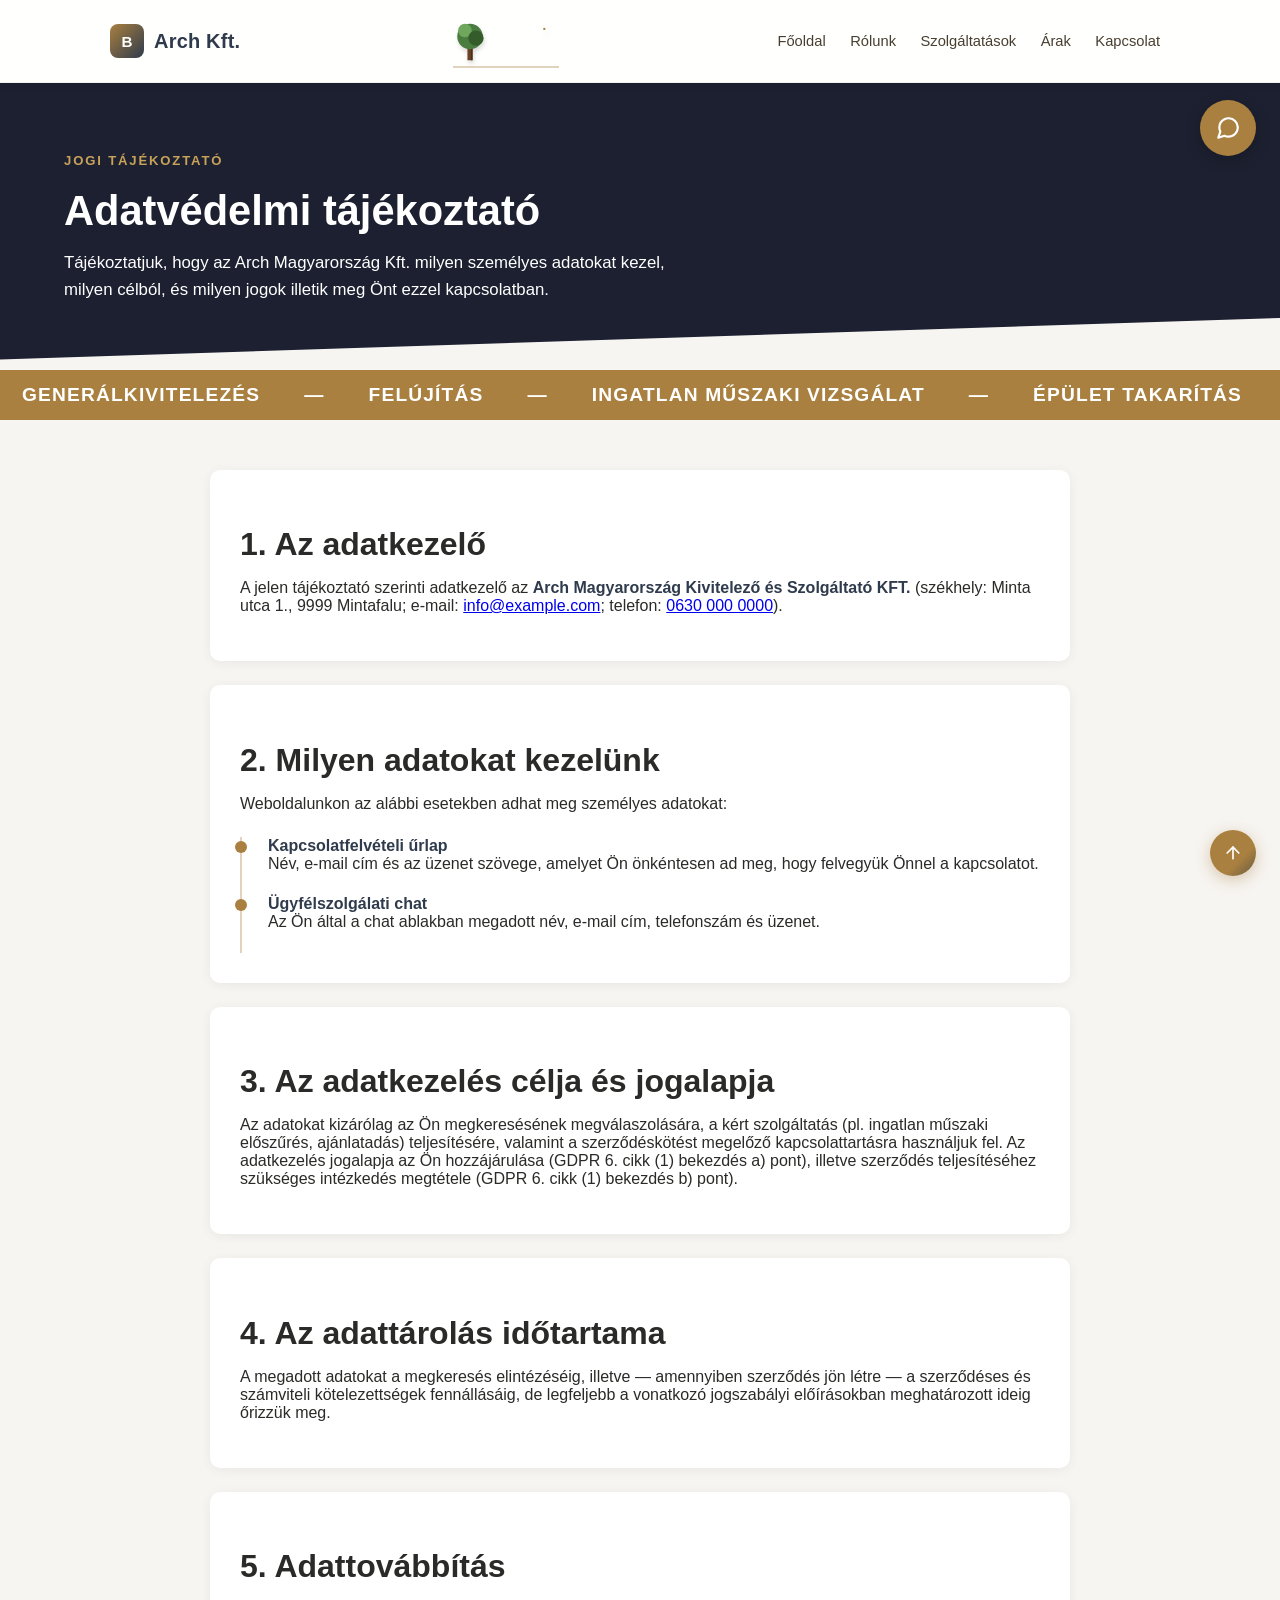
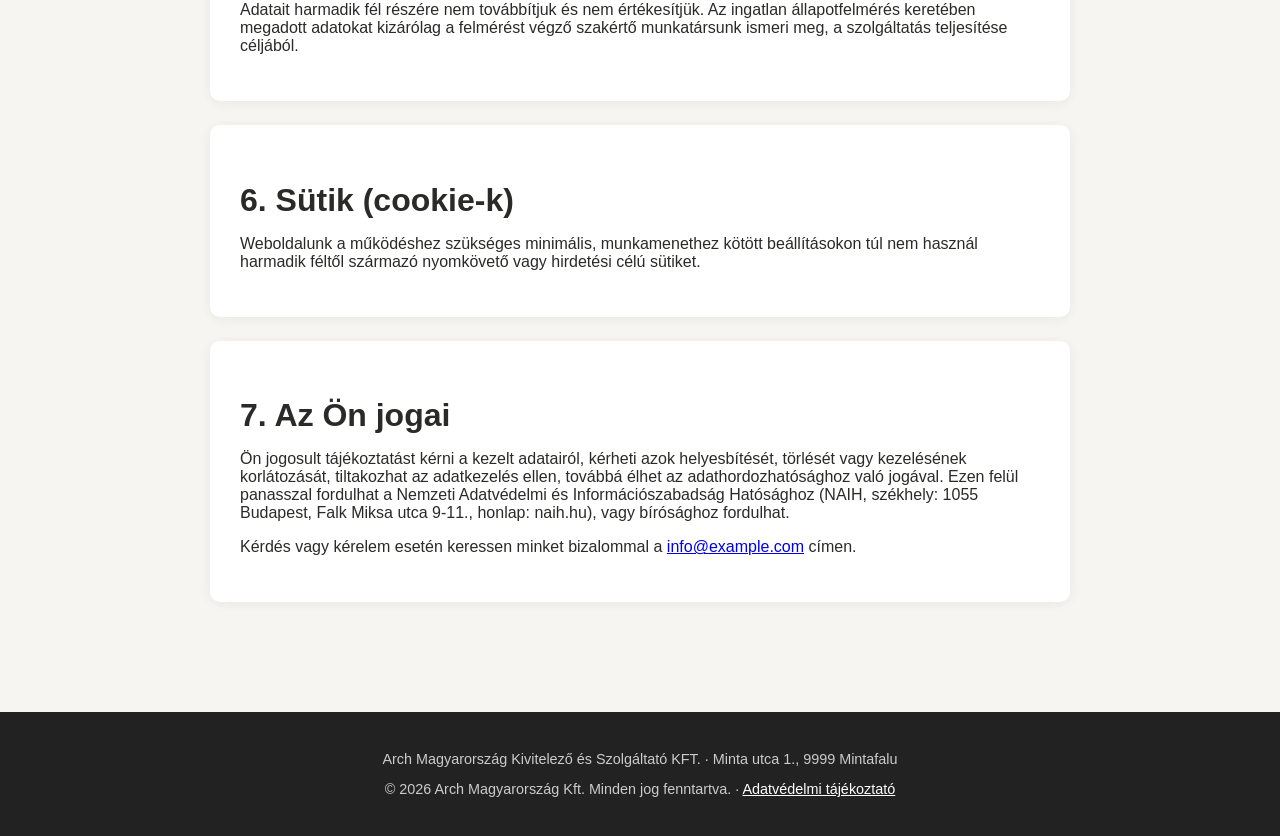
==== commit 46102918: "Update branding from FLEV to Arch, modify meta descriptions, and adjust contact details" ====
--- a/adatvedelem.html
+++ b/adatvedelem.html
@@ -3,17 +3,17 @@
 <head>
     <meta charset="UTF-8">
     <meta name="viewport" content="width=device-width, initial-scale=1.0">
-    <meta name="description" content="A FLEV Magyarország Kft. adatvédelmi tájékoztatója: milyen adatokat kezelünk, milyen célból, és milyen jogok illetik meg Önt az adatkezeléssel kapcsolatban.">
+    <meta name="description" content="Az Arch Magyarország Kft. adatvédelmi tájékoztatója: milyen adatokat kezelünk, milyen célból, és milyen jogok illetik meg Önt az adatkezeléssel kapcsolatban.">
     <meta property="og:type" content="website">
-    <meta property="og:title" content="Flev Magyarország - Adatvédelmi tájékoztató">
-    <meta property="og:description" content="A FLEV Magyarország Kft. adatvédelmi tájékoztatója: milyen adatokat kezelünk, milyen célból, és milyen jogok illetik meg Önt az adatkezeléssel kapcsolatban.">
+    <meta property="og:title" content="Arch Magyarország - Adatvédelmi tájékoztató">
+    <meta property="og:description" content="Az Arch Magyarország Kft. adatvédelmi tájékoztatója: milyen adatokat kezelünk, milyen célból, és milyen jogok illetik meg Önt az adatkezeléssel kapcsolatban.">
     <meta property="og:image" content="assets/images/haz1.png">
     <meta property="og:locale" content="hu_HU">
     <meta name="twitter:card" content="summary_large_image">
-    <meta name="twitter:title" content="Flev Magyarország - Adatvédelmi tájékoztató">
-    <meta name="twitter:description" content="A FLEV Magyarország Kft. adatvédelmi tájékoztatója: milyen adatokat kezelünk, milyen célból, és milyen jogok illetik meg Önt az adatkezeléssel kapcsolatban.">
+    <meta name="twitter:title" content="Arch Magyarország - Adatvédelmi tájékoztató">
+    <meta name="twitter:description" content="Az Arch Magyarország Kft. adatvédelmi tájékoztatója: milyen adatokat kezelünk, milyen célból, és milyen jogok illetik meg Önt az adatkezeléssel kapcsolatban.">
     <meta name="twitter:image" content="assets/images/haz1.png">
-    <title>Flev Magyarország - Adatvédelmi tájékoztató</title>
+    <title>Arch Magyarország - Adatvédelmi tájékoztató</title>
     <link rel="stylesheet" href="assets/css/style.css">
 </head>
 <body>
@@ -21,8 +21,8 @@
     <header class="site-header">
         <div class="site-header-inner">
             <a class="logo" href="index.html">
-                <span class="logo-mark">FL</span>
-                FLEV Magyarország
+                <span class="logo-mark">B</span>
+                Arch Kft.
             </a>
 
             <div class="header-scene">
@@ -114,7 +114,7 @@
     <section class="page-hero">
         <span class="hero-kicker">Jogi tájékoztató</span>
         <h1>Adatvédelmi tájékoztató</h1>
-        <p>Tájékoztatjuk, hogy a FLEV Magyarország Kft. milyen személyes adatokat kezel, milyen célból, és
+        <p>Tájékoztatjuk, hogy az Arch Magyarország Kft. milyen személyes adatokat kezel, milyen célból, és
             milyen jogok illetik meg Önt ezzel kapcsolatban.</p>
     </section>
     <div class="marquee" aria-hidden="true">
@@ -127,10 +127,10 @@
     <main class="container" id="main">
         <div class="card reveal">
             <h2 class="page-title">1. Az adatkezelő</h2>
-            <p>A jelen tájékoztató szerinti adatkezelő a <strong>FLEV Magyarország Kivitelező és Szolgáltató
-                KFT.</strong> (székhely: Jókai utca 34., 8294 Kapolcs; e-mail:
-                <a href="mailto:info@bizting.hu">info@bizting.hu</a>; telefon:
-                <a href="tel:06202129225">0620 212 9225</a>).</p>
+            <p>A jelen tájékoztató szerinti adatkezelő az <strong>Arch Magyarország Kivitelező és Szolgáltató
+                KFT.</strong> (székhely: Minta utca 1., 9999 Mintafalu; e-mail:
+                <a href="mailto:info@example.com">info@example.com</a>; telefon:
+                <a href="tel:06300000000">0630 000 0000</a>).</p>
         </div>
 
         <div class="card reveal" style="margin-top: 24px;">
@@ -186,7 +186,7 @@
                 Információszabadság Hatósághoz (NAIH, székhely: 1055 Budapest, Falk Miksa utca 9-11.,
                 honlap: naih.hu), vagy bírósághoz fordulhat.</p>
             <p>Kérdés vagy kérelem esetén keressen minket bizalommal a
-                <a href="mailto:info@bizting.hu">info@bizting.hu</a> címen.</p>
+                <a href="mailto:info@example.com">info@example.com</a> címen.</p>
         </div>
     </main>
 
@@ -196,8 +196,8 @@
         </a>
     </nav>
     <footer class="site-footer">
-        <p>FLEV Magyarország Kivitelező és Szolgáltató KFT. &middot; Jókai utca 34., 8294 Kapolcs</p>
-        <p>&copy; 2026 FLEV Magyarország Kft. Minden jog fenntartva. &middot; <a href="adatvedelem.html">Adatvédelmi tájékoztató</a></p>
+        <p>Arch Magyarország Kivitelező és Szolgáltató KFT. &middot; Minta utca 1., 9999 Mintafalu</p>
+        <p>&copy; 2026 Arch Magyarország Kft. Minden jog fenntartva. &middot; <a href="adatvedelem.html">Adatvédelmi tájékoztató</a></p>
     </footer>
 
     <div class="chatbot" id="chatbot">
--- a/assets/css/style.css
+++ b/assets/css/style.css
@@ -1,6 +1,6 @@
 :root {
     --primary-color: #2f3b4c;
-    --primary-dark: #1c2530;
+    --primary-dark: #1c2030;
     --secondary-color: #756f68;
     --success-color: #28a745;
     --danger-color: #dc3545;
@@ -676,6 +676,21 @@
 
     .hamburger-menu {
         display: block;
+    }
+}
+
+@media (max-width: 480px) {
+    .site-header-inner {
+        padding: 12px 14px;
+    }
+
+    .logo {
+        font-size: 1.05rem;
+        gap: 6px;
+    }
+
+    .header-scene {
+        display: none;
     }
 }
 
